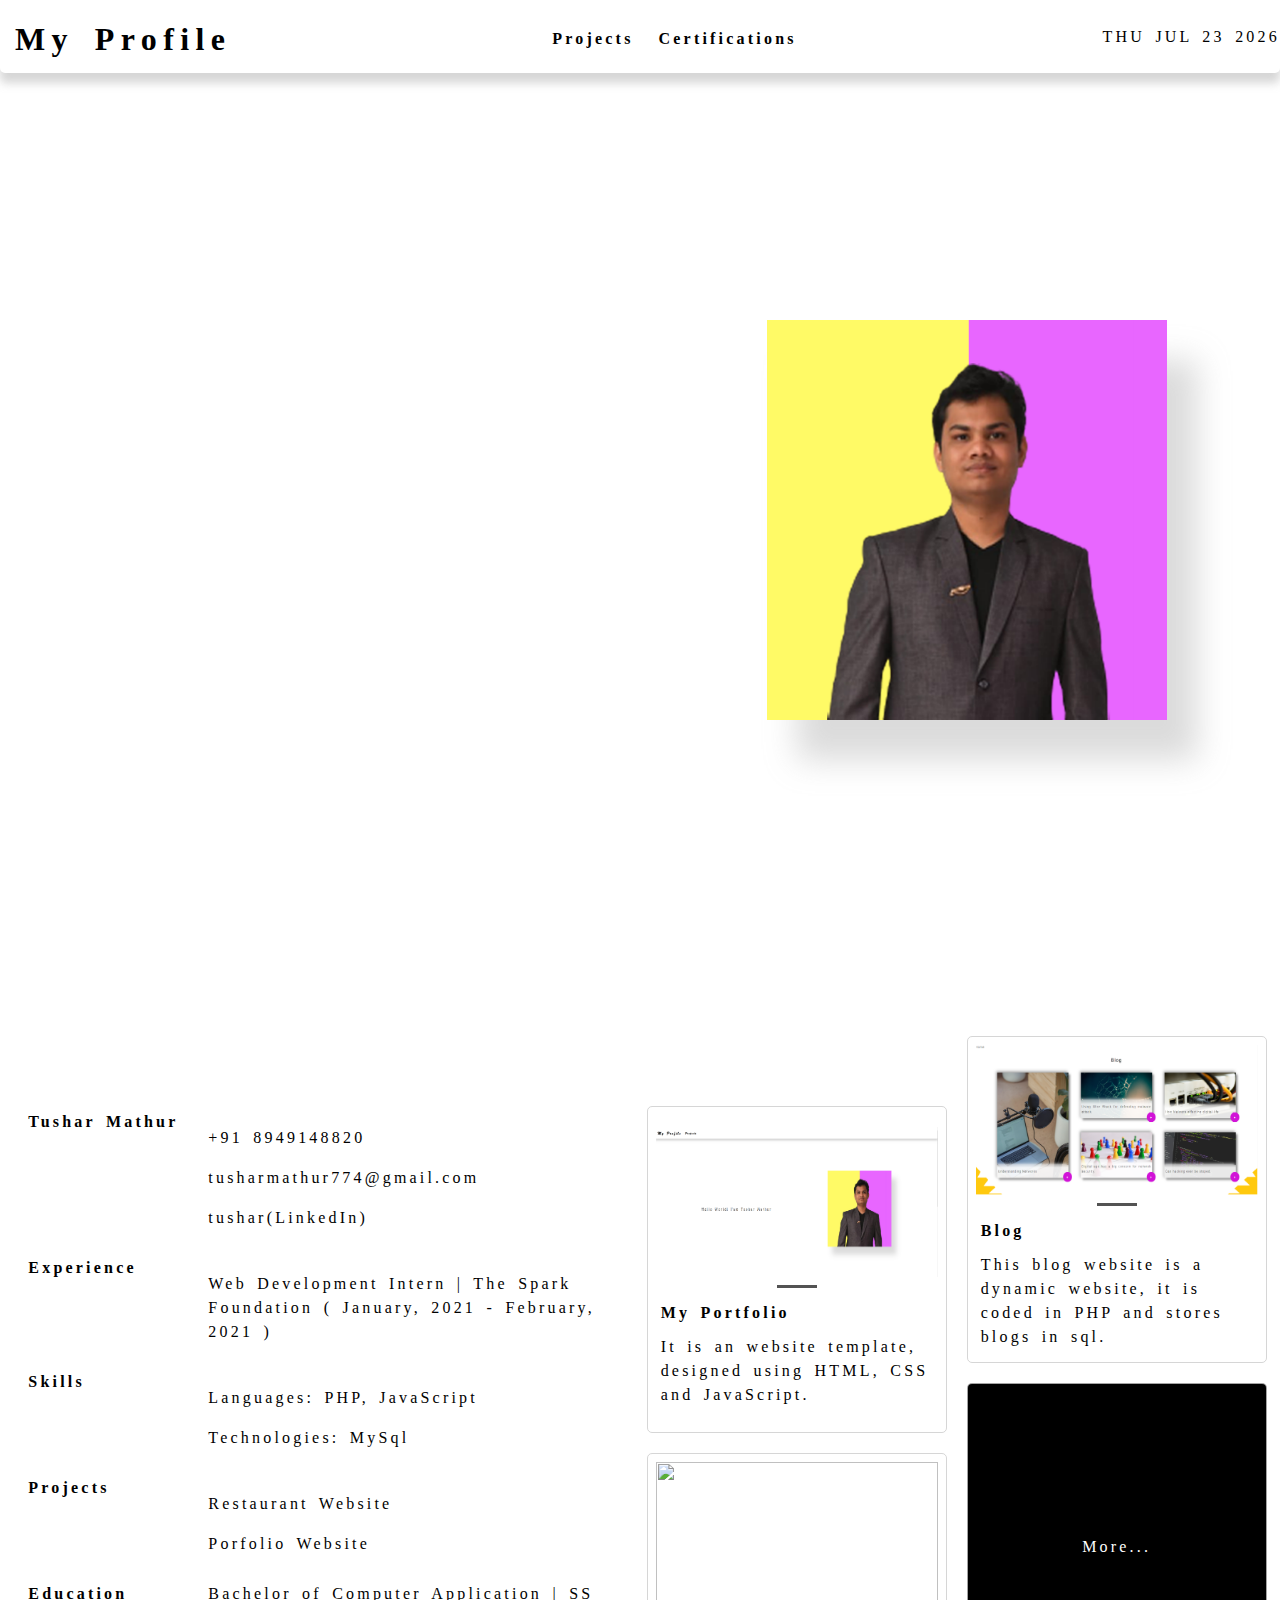
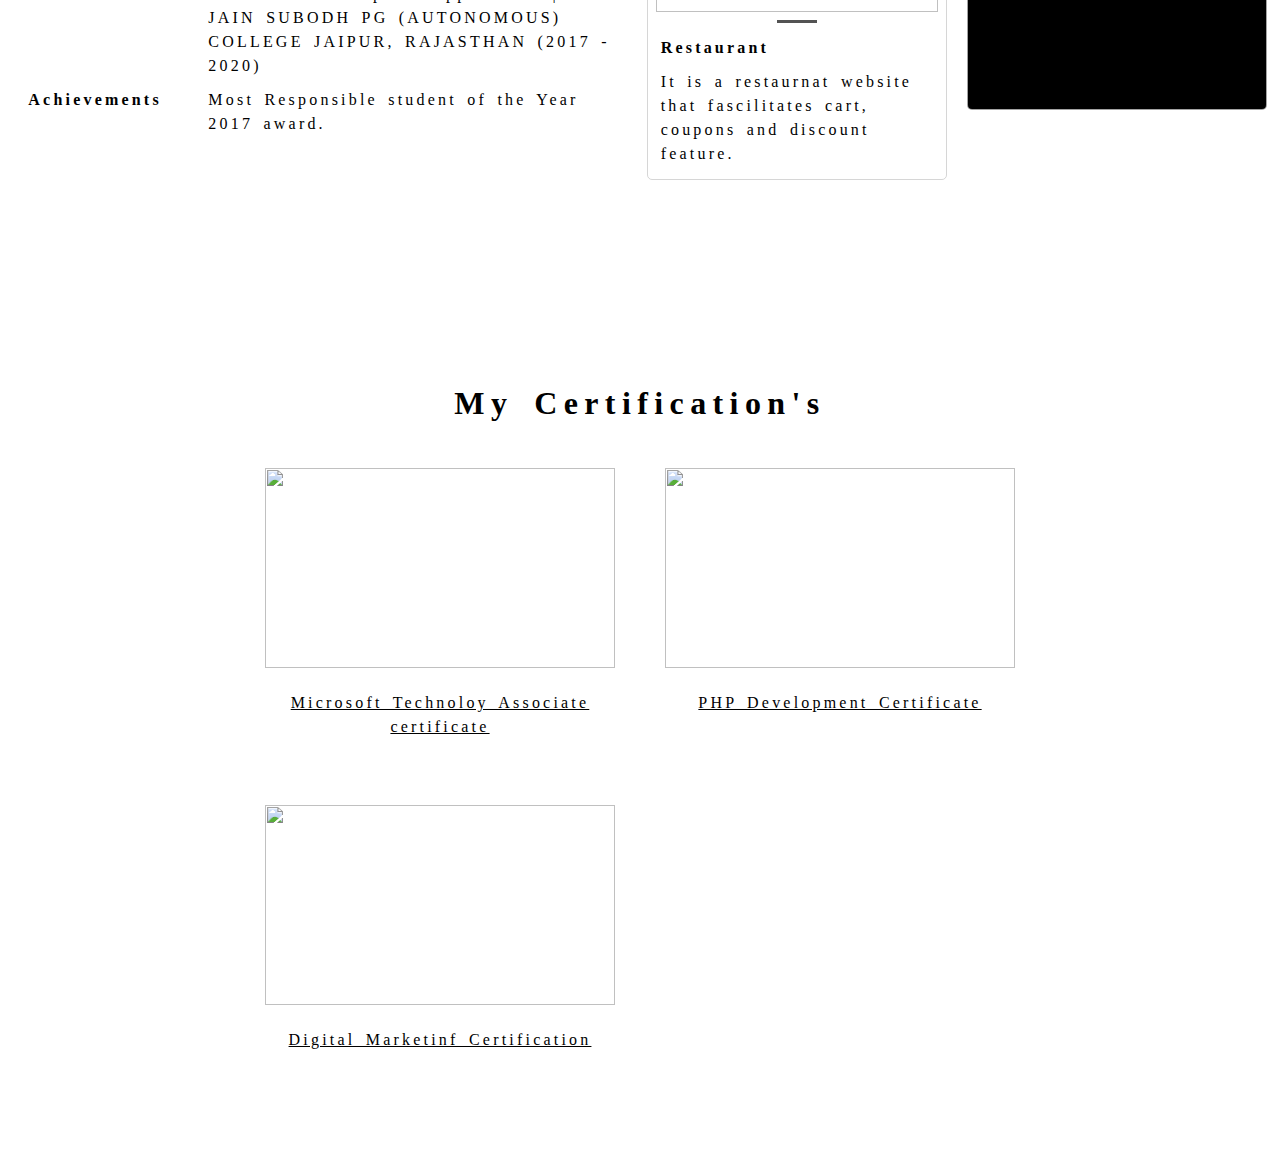
==== portfolio/index.html @ 299c391e "My portfoilio" ====
<!DOCTYPE html>
<html lang="en">
<head>
    <meta charset="UTF-8">
    <meta http-equiv="X-UA-Compatible" content="IE=edge">
    
<meta name="keywords" content="HTML, CSS, JavaScript">

<meta name="Tushar Mathur Portfolio" content="Free Web tutorials for HTML and CSS">

<meta name="Tushar" content="tushar">

    <meta name="viewport" content="width=device-width, initial-scale=1.0">
    <title>Tushar Mathur - Portfolio</title>
    <link rel="stylesheet" href="style.css">
</head>
<body>
    <!-- ========NAVIGATION BAR========= -->
    <nav id="navbar">
        <!-- NAV LINKS -->
        <a href="#"><h1>My Profile</h1></a>
        <div id="navLink">    
            <a href="#section-2"><h4>Projects</h4></a>
            <a href="#section-3"><h4>Certifications</h4></a>
        </div>

        <!-- ==========DATE========== -->
        <div id="date"> </div>
    </nav>
    <!-- ===============NAVIGATOION BAR END============== -->




    <!-- ========== INTRODUCTION SECTION ============== -->
    <section id="section-1">

        <!-- TEXT ANIMATION BOX -->
        <div id="txtslide">
            <div class="txtbox">Hello World! I'am Tushar Mathur</div>
            <div class="txtbox">I am a web developer who possess a good knowledge of technologies like HTML, CSS, JavaScript and PHP.</div>
            <div class="txtbox">
                <h3>My Skills</h3>
                <ul>
                    <li>Technologies: HTML, CSS, MySql</li>
                    <li>Languages: JavaScript, Php</li>
                </ul>
            </div>
        </div>


        <!-- PROFILE IMAGE -->
        <div id="imgBox">
            <img id="profileImg" src="image/prf1.png" alt="">
        </div>

    </section>
    <!-- =================INTRODUCTION SECTION END==============-->



    <!-- =================RESUME AND PROJECT SECTION================= -->
    <section id="section-2">

        <!-- RESUME BOX -->
        <div id="resume">
            <table>
                <tr>
                    <th>Tushar Mathur</th>
                    <td>
                        <p>+91 8949148820</p>
                        <p>tusharmathur774@gmail.com</p>
                        <a href="#"><p>tushar(LinkedIn)</p></a>
                    </td>
                </tr>

                <tr>
                    <th>Experience</th>
                    <td>                        
                        <p>Web Development Intern | The Spark Foundation <span>( January, 2021 - February, 2021 ) </span></p>
                    </td>
                </tr>

                <tr>
                    <th>Skills</th>
                    <td>                        
                        <p>Languages: PHP, JavaScript</p>
                        <p>Technologies: MySql</p>
                    </td>
                </tr>

                <tr>
                    <th>Projects</th>
                    <td>                        
                        <p>Restaurant Website</p>
                        <p>Porfolio Website</p>
                    </td>
                </tr>

                <tr>
                    <th> Education </th>
                    <td>Bachelor of Computer Application | SS JAIN SUBODH PG (AUTONOMOUS) COLLEGE JAIPUR, RAJASTHAN (2017 - 2020)</td>
                </tr>

                <tr>
                    <th>Achievements</th>
                    <td>Most Responsible student of the Year 2017 award.</td>
                </tr>

            </table>
        </div>

        <!-- PROJECT BOX -->
        <div id="projects">

        <a  href="#">
            <div class="projectbox">
                <img src="image/portfolio_project.png" alt="">
                <hr>
                <h4>My Portfolio</h4>
                <p>It is an website template, designed using HTML, CSS and JavaScript.</p>
            </div>
        </a>

        <a href="#">
            <div class="projectbox tranpro1">
                <img src="image/blog_project.png" alt="">
                <hr>
                <h4>Blog</h4>
                <p>This blog website is a dynamic website, it is coded in PHP and stores blogs in sql.</p>
            </div>
        </a>

        <a href="#">
            <div class="projectbox" >
                <img src="image/restro_project.png" alt="">
                <hr>
                <h4>Restaurant</h4>
                <p>It is a restaurnat website that fascilitates cart, coupons and discount feature.</p>
            </div>
        </a>

        
        <a href="#">
            <div class="projectbox tranpro2">
                More...
            </div>
        </a>
        </div>
        
    </section>
    <!-- =================RESUME AND PROJECT SECTION END================= -->


    <!-- ================CERTIFICATION SECTION ================== -->
    <section id="section-3">
        <h1>My Certification's</h1>
        <div id="certiBox">
            <div class="certimg">
                <img src="image/mta.png" alt="">
                <p>Microsoft Technoloy Associate certificate</p>
            </div>
            <div class="certimg">
                <img src="image/php.png" alt="">
                <p>PHP Development Certificate</p>
            </div>
            <div class="certimg">
                <img src="image/gdg.png" alt="">
                <p>Digital Marketinf Certification</p>
            </div>
        </div>
    </section>
    <!-- ================CERTIFICATION SECTION END================== -->



    <script>
// TEXT ANIMATION(SLIDE)
        var txtslide = document.querySelectorAll(".txtbox");
        var x = 0;

        function slide() {  

            for (var i = 0; i < txtslide.length; i++) {
                txtslide[i].style.display = "none";
            } 

            if(x<txtslide.length && x>-1){
            txtslide[x].style.display = "block"; 
            console.log(x++);
            } else {
                txtslide[0].style.display = "block";
                x=0;
            }
        }

        setInterval(slide, 2000);


        // DISPLAY DATE
        const d = new Date();
        document.querySelector("#date").innerHTML = d.toDateString().toUpperCase();
    </script>


</body>
</html>
---- portfolio/style.css ----
::-webkit-scrollbar{
    width: 10px;
}

::-webkit-scrollbar-track{
    background: #f1f1f1;
}

::-webkit-scrollbar-thumb{
    background: #888;
}

::-webkit-scrollbar-thumb:hover{
    background: #555;
}

*{
    scrollbar-width: thin;
    box-sizing: border-box;
    scroll-behavior: smooth;
    line-height: 1.5em;
    letter-spacing: 0.2em;
    word-spacing: 0.2em;            
}

body{
    padding: 0;
    margin: 0;
    font-family: Harrington;

}

#navbar{
    font-family: Brush Script MT;
    position: fixed;
    display: flex;
    justify-content: space-between;
    align-items: center;
    background: #fff;
    width: 100%;
    box-shadow: 0px 10px 10px rgba(204, 204, 204, 0.8);
    border-bottom-left-radius: 5px;
    border-bottom-right-radius: 5px;
    z-index: 10;
    position: relative;
}

#navLink{
    display: flex;
    justify-content: center;
    align-items: center;
}

a{
    text-decoration: none;
    color: #000;;
}

#navbar h1, #navbar h4{
    padding: 15px 10px 10px 15px;
    margin: 0px;
}

#navbar h4:hover{
    background: #000;
    color: #fff;
}

/* section 1 (Introduction) */
#section-1{
    display: flex;
    justify-content: space-evenly;
    align-items: center;
    width: 100%;
    height: 100vh;
}

#profileImg{
    width: 400px;
    height: 400px;
    box-shadow: 30px 40px 30px rgba(204, 204, 204, 0.7);
}

#txtslide{
    margin: 20px;
    padding: 10px;
    width: 500px;
    font-size: 1.3rem;
}

.txtbox {
    display: none;
    width: 100%;
}
/* section 1 (Introduction) END*/


/* Section 2 (Resume and Project)  */
#section-2{
    width: 100%;
    height: 100vh;
    display: flex;
    flex-direction: row;
    justify-content: space-evenly;
    align-items: center;
}

#resume{
    max-width: 600px;
    margin: 10px;
}

table, tr, th, td{
    padding: 5px;
    text-align: left;
    vertical-align: top;
    border-collapse: collapse;
}

th{
    width: 30%;
}

td{
    width: 70%;
}

#projects{
    display: grid;
    grid-template-columns: auto auto;
    grid-gap: 20px;
    text-align: justify-All;
    margin-top: 40px;
}

.projectbox{
    width: 300px;
    border: 1px solid rgba(204, 204, 204, 0.8);
    padding: 8px;
    display: flex;
    justify-content: center;
    align-items: center;
    flex-direction: column;
    align-self: stretch;
    height: 100%;
    border-radius: 5px;
}

.projectbox:hover{
    box-shadow: 2px 2px 10px rgba(204, 204, 204, 0.8);
    border: none;
    transition: 1s;
}

.projectbox h4, .projectbox p{
    align-self: flex-start;
    margin: 0px;
    padding: 5px;
}

.projectbox img{
    height: 150px;
    width: 100%;
}

.tranpro1{
    transform: translateY(-70px);
}

.tranpro2{
    background: #000; 
    color: #fff;
    transform: translateY(-70px);
}

hr{
    width: 40px;
    height: 3px;
    background: rgb(83, 83, 83);
    border: none;
}
/* Section 2 (Resume and Project) END */


/* section 3 (Certifications) */
#section-3{
    display: flex;
    flex-direction: column;
    justify-content: center;
    align-items: center;
    width: 100%;
    height: 100vh;
}

#certiBox{
    margin: 20px auto;
    display: grid;
    grid-template-columns: auto auto;
    grid-gap: 50px;
    text-align: center;
}

.certimg{
    margin: 0;
    width: 350px;
    text-decoration: underline;
}

.certimg img{
    width: 100%;
    height: 200px;
}
/* section 3 (Certifications) END*/


@media screen and (max-width: 1100px){

    #section-1{
        flex-direction: column;
    }

    #txtslide{
        height: 150px;
    }

    #section-2{
        flex-direction: column;
        height: auto;
    }

    .tranpro1, .tranpro2{
        transform: none;
    }

    #section-3{
        padding-top: 20px;
        height: auto;
    }

    #certiBox{
        display: block;
    }

    .certimg{
        margin-top: 15px;
    }
}
@media screen and (max-width: 600px){
    #navLink{
        overflow: hidden;
        display: block;
        height: 0px;
        position: absolute;
        top: 60px;
        left: 0;
        right: 0;
        background: #fff;
    }

    #navbar:hover #navLink{
       height: 100px;
       transition: 1.5s;
    }

    #projects{
        display: block;
    }

    .projectbox{
        margin-top: 15px;
    }
    
}
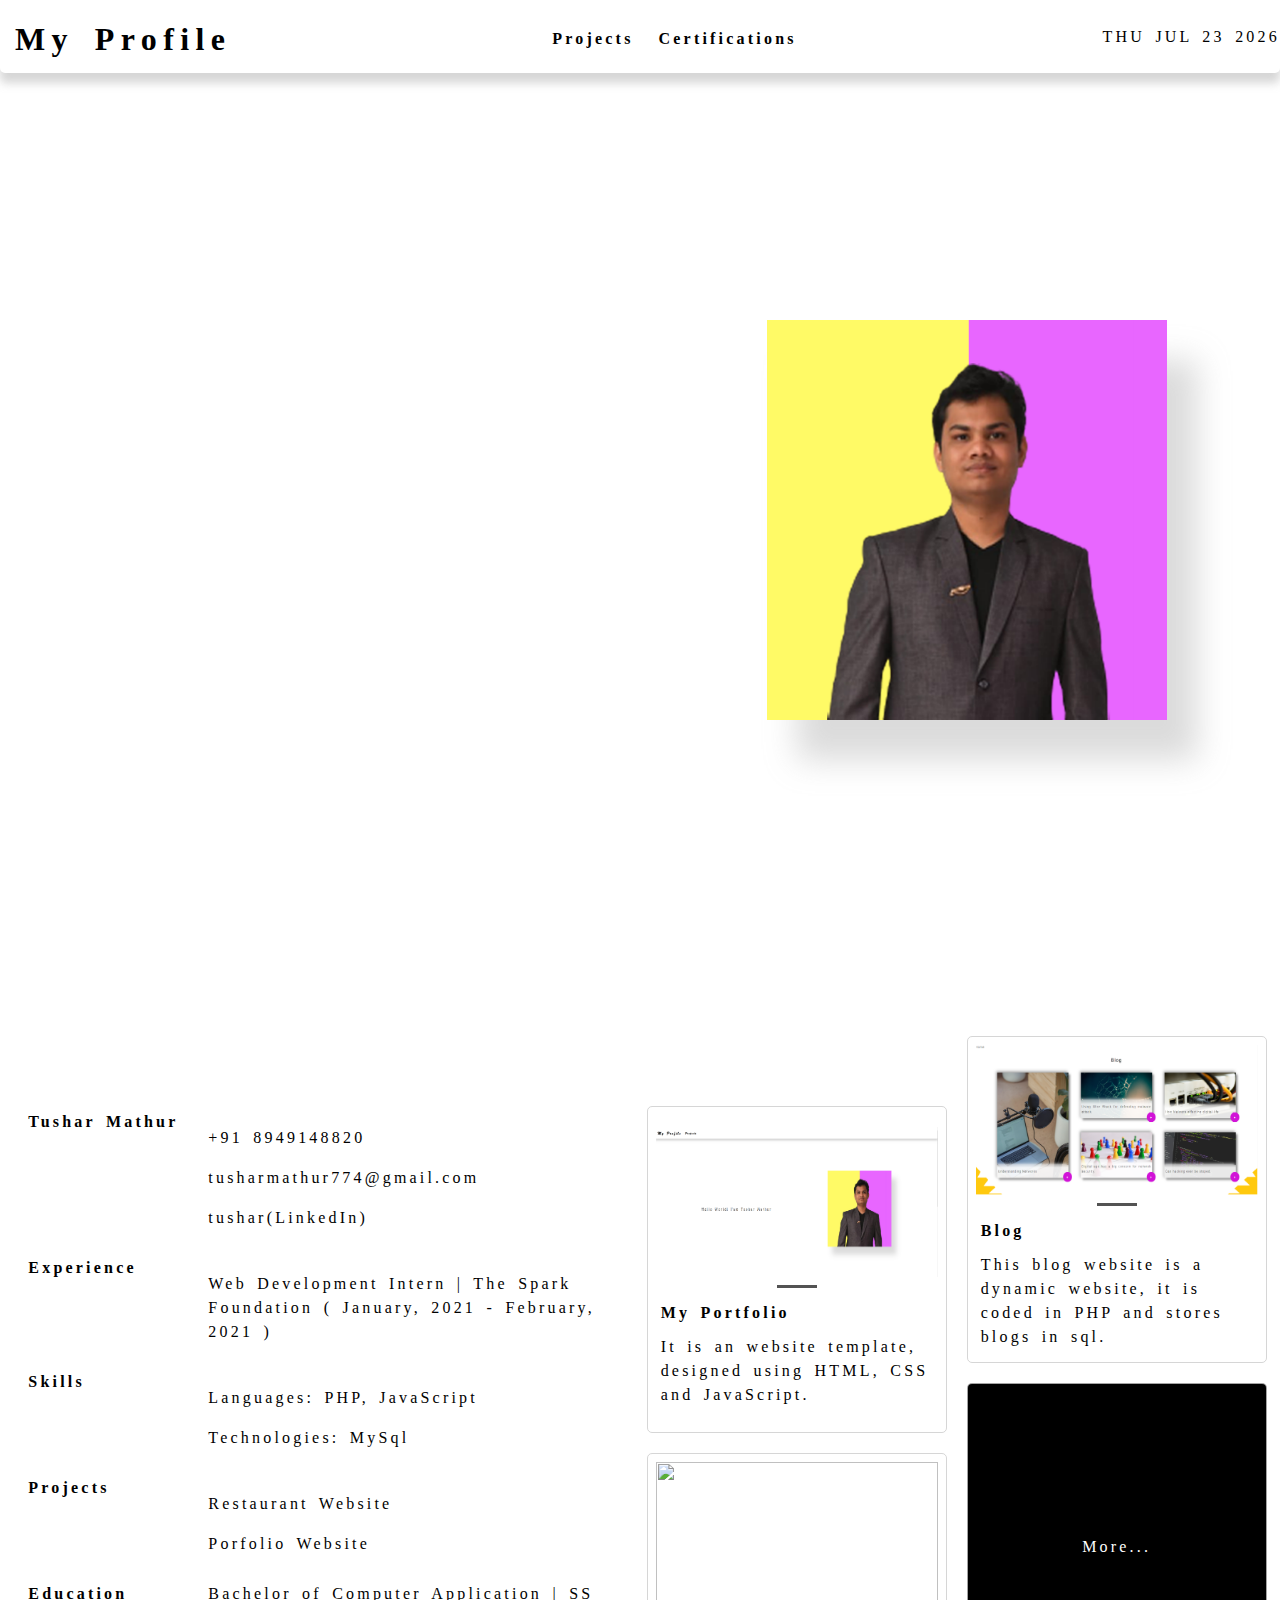
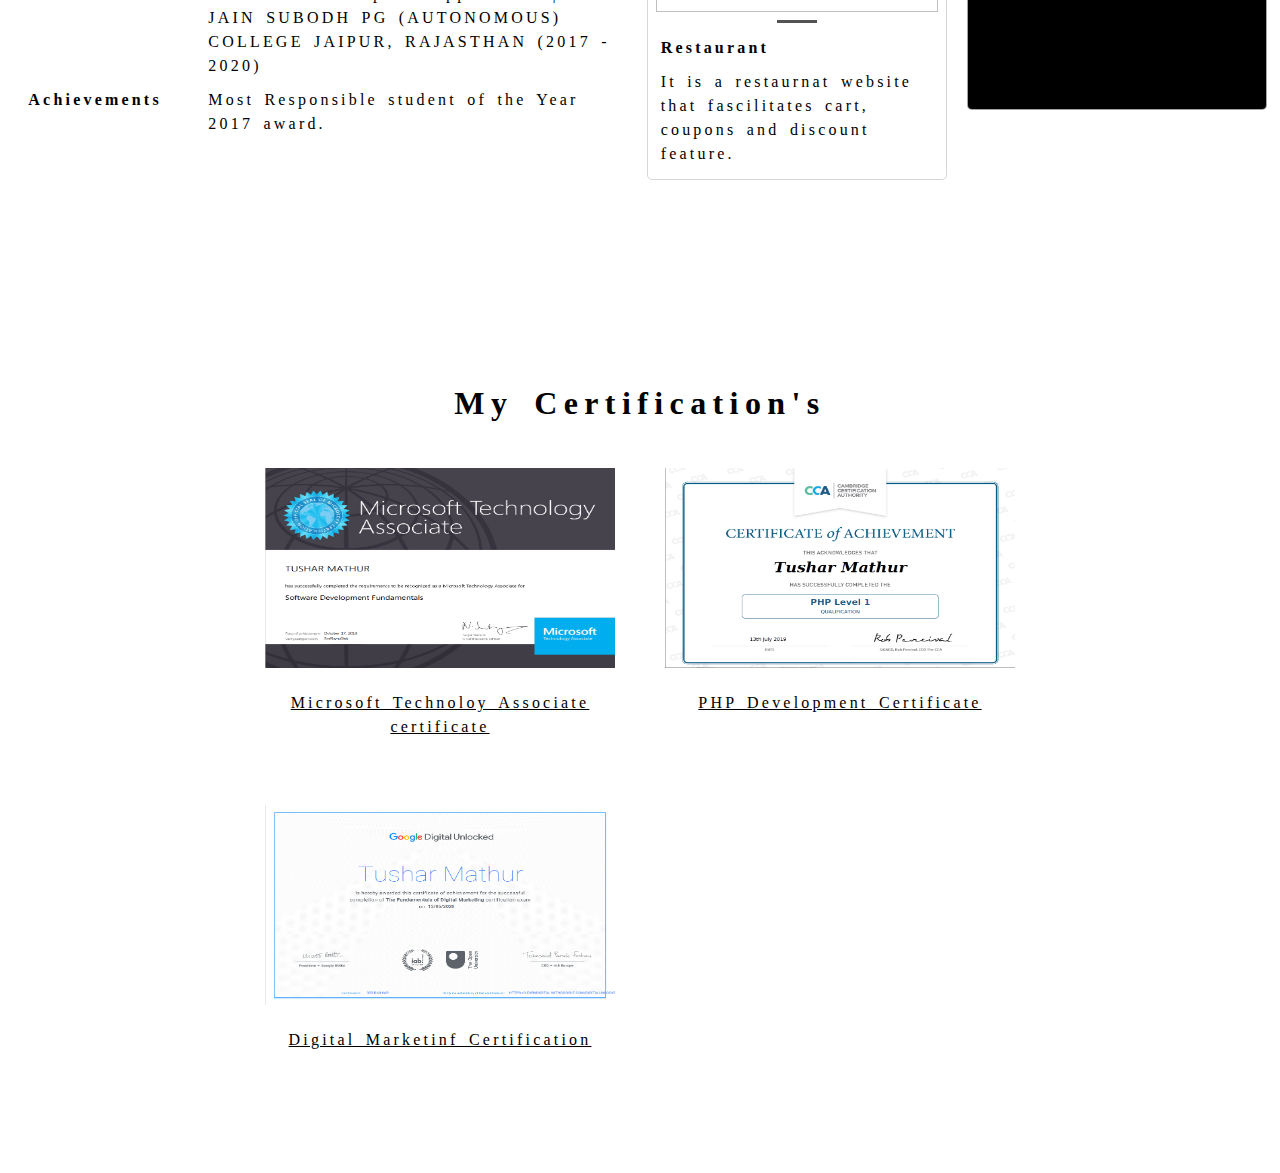
==== commit b8b930f8: "Update index.html" ====
--- a/portfolio/index.html
+++ b/portfolio/index.html
@@ -157,15 +157,15 @@
         <h1>My Certification's</h1>
         <div id="certiBox">
             <div class="certimg">
-                <img src="image/mta.png" alt="">
+                <img src="image/mta.PNG" alt="">
                 <p>Microsoft Technoloy Associate certificate</p>
             </div>
             <div class="certimg">
-                <img src="image/php.png" alt="">
+                <img src="image/php.PNG" alt="">
                 <p>PHP Development Certificate</p>
             </div>
             <div class="certimg">
-                <img src="image/gdg.png" alt="">
+                <img src="image/gdg.PNG" alt="">
                 <p>Digital Marketinf Certification</p>
             </div>
         </div>
@@ -204,4 +204,4 @@
 
 
 </body>
-</html>+</html>
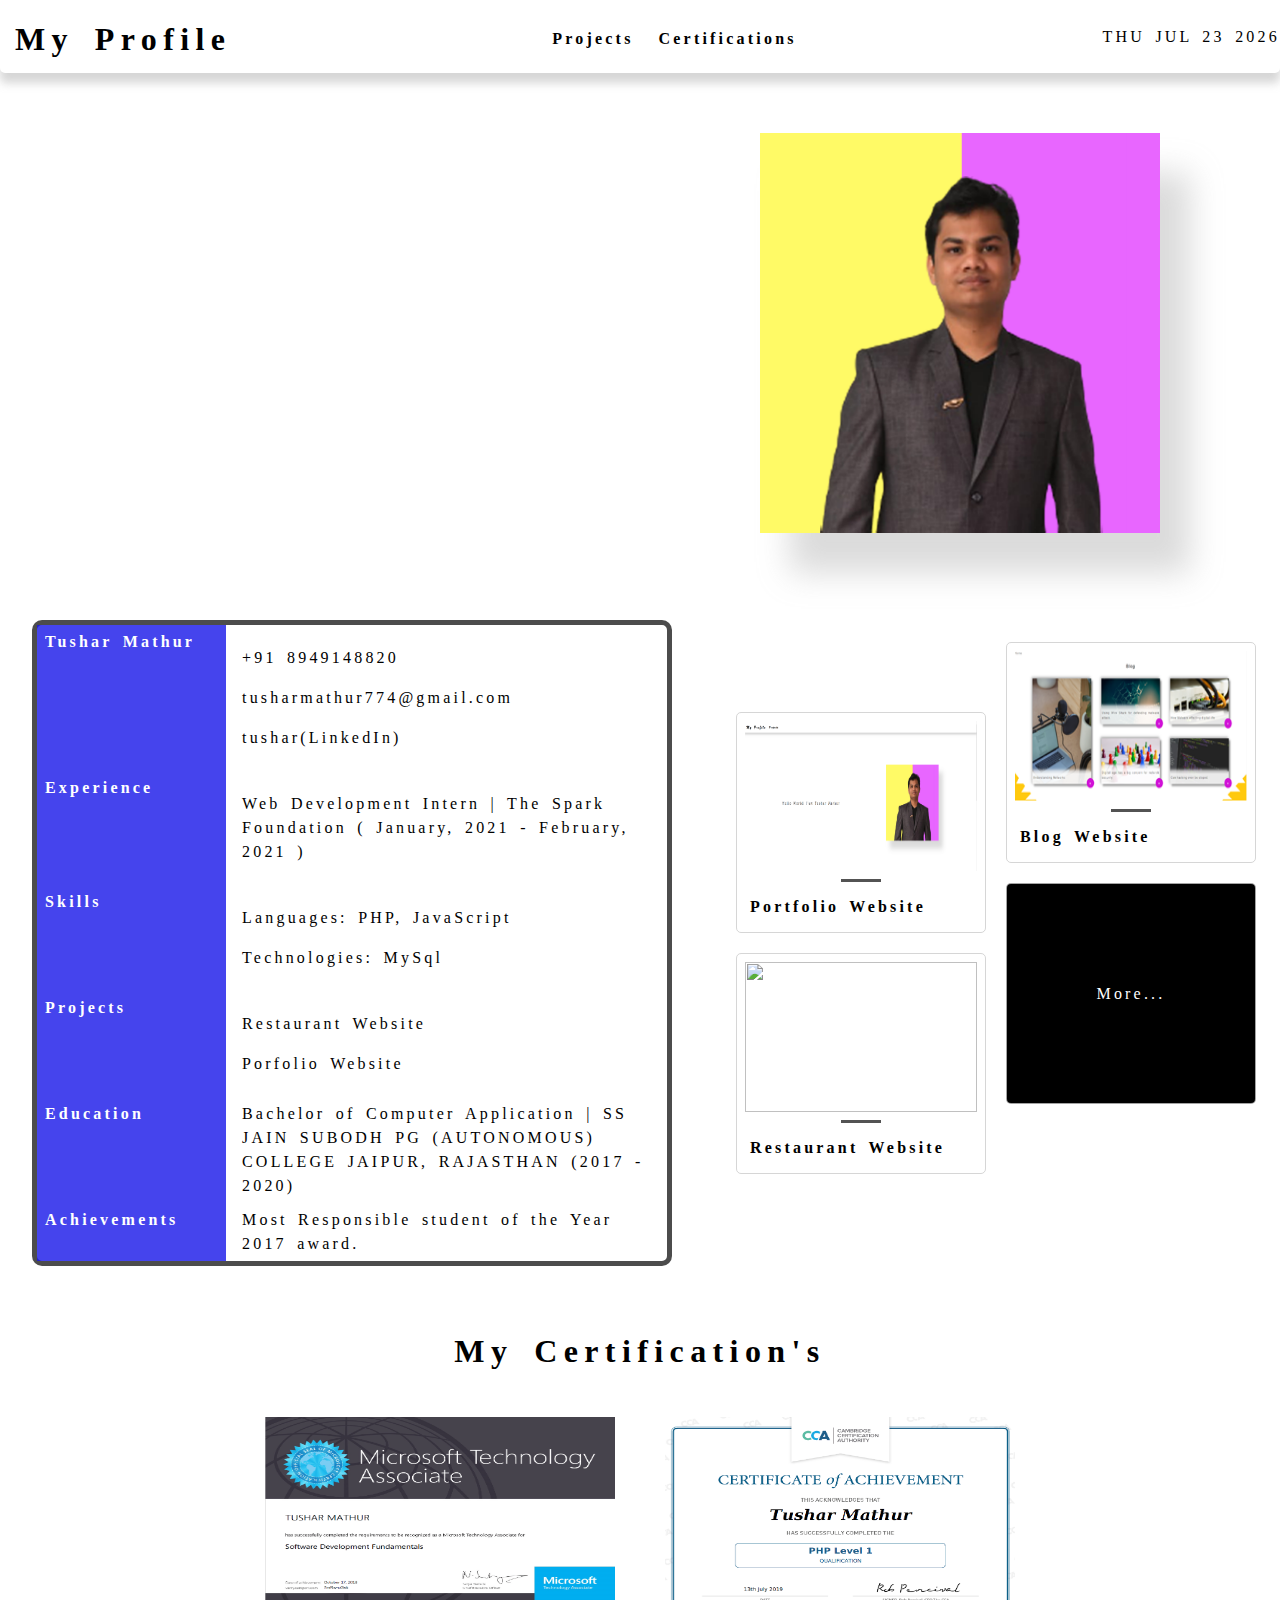
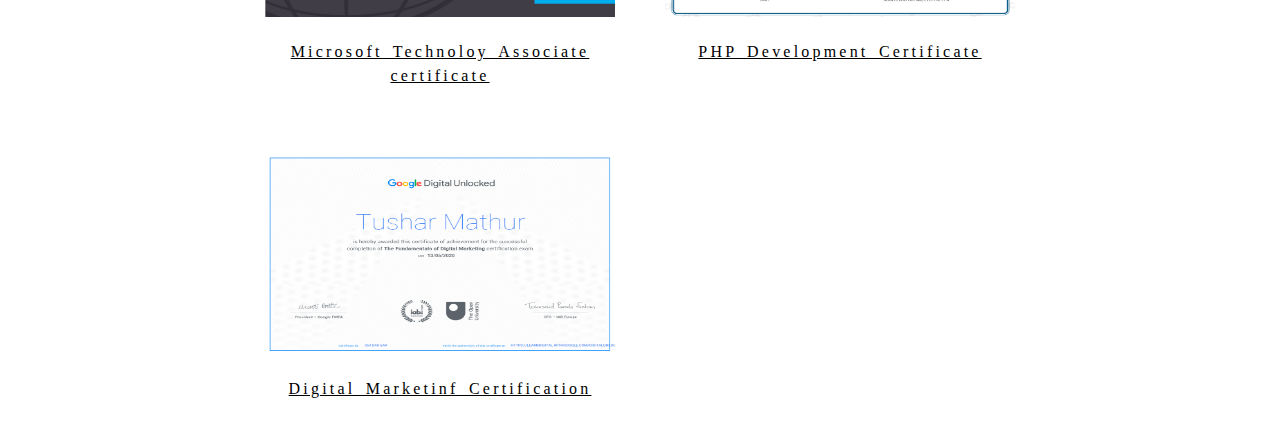
==== commit 71106712: "portfolio" ====
--- a/portfolio/index.html
+++ b/portfolio/index.html
@@ -1,27 +1,35 @@
 <!DOCTYPE html>
 <html lang="en">
+
 <head>
     <meta charset="UTF-8">
     <meta http-equiv="X-UA-Compatible" content="IE=edge">
-    
-<meta name="keywords" content="HTML, CSS, JavaScript">
-
-<meta name="Tushar Mathur Portfolio" content="Free Web tutorials for HTML and CSS">
-
-<meta name="Tushar" content="tushar">
+
+    <meta name="keywords" content="HTML, CSS, JavaScript">
+
+    <meta name="Tushar Mathur Portfolio" content="Free Web tutorials for HTML and CSS">
+
+    <meta name="Tushar" content="tushar">
 
     <meta name="viewport" content="width=device-width, initial-scale=1.0">
     <title>Tushar Mathur - Portfolio</title>
     <link rel="stylesheet" href="style.css">
 </head>
+
 <body>
     <!-- ========NAVIGATION BAR========= -->
     <nav id="navbar">
         <!-- NAV LINKS -->
-        <a href="#"><h1>My Profile</h1></a>
-        <div id="navLink">    
-            <a href="#section-2"><h4>Projects</h4></a>
-            <a href="#section-3"><h4>Certifications</h4></a>
+        <a href="#">
+            <h1>My Profile</h1>
+        </a>
+        <div id="navLink">
+            <a href="#section-2">
+                <h4>Projects</h4>
+            </a>
+            <a href="#section-3">
+                <h4>Certifications</h4>
+            </a>
         </div>
 
         <!-- ==========DATE========== -->
@@ -33,12 +41,13 @@
 
 
     <!-- ========== INTRODUCTION SECTION ============== -->
-    <section id="section-1">
+    <section id="section-1" class="padding">
 
         <!-- TEXT ANIMATION BOX -->
         <div id="txtslide">
             <div class="txtbox">Hello World! I'am Tushar Mathur</div>
-            <div class="txtbox">I am a web developer who possess a good knowledge of technologies like HTML, CSS, JavaScript and PHP.</div>
+            <div class="txtbox">I am a web developer who possess a good knowledge of technologies like HTML, CSS,
+                JavaScript and PHP.</div>
             <div class="txtbox">
                 <h3>My Skills</h3>
                 <ul>
@@ -60,7 +69,7 @@
 
 
     <!-- =================RESUME AND PROJECT SECTION================= -->
-    <section id="section-2">
+    <section id="section-2" class="padding">
 
         <!-- RESUME BOX -->
         <div id="resume">
@@ -70,20 +79,23 @@
                     <td>
                         <p>+91 8949148820</p>
                         <p>tusharmathur774@gmail.com</p>
-                        <a href="#"><p>tushar(LinkedIn)</p></a>
+                        <a href="#">
+                            <p>tushar(LinkedIn)</p>
+                        </a>
                     </td>
                 </tr>
 
                 <tr>
                     <th>Experience</th>
-                    <td>                        
-                        <p>Web Development Intern | The Spark Foundation <span>( January, 2021 - February, 2021 ) </span></p>
+                    <td>
+                        <p>Web Development Intern | The Spark Foundation <span>( January, 2021 - February, 2021 )
+                            </span></p>
                     </td>
                 </tr>
 
                 <tr>
                     <th>Skills</th>
-                    <td>                        
+                    <td>
                         <p>Languages: PHP, JavaScript</p>
                         <p>Technologies: MySql</p>
                     </td>
@@ -91,7 +103,7 @@
 
                 <tr>
                     <th>Projects</th>
-                    <td>                        
+                    <td>
                         <p>Restaurant Website</p>
                         <p>Porfolio Website</p>
                     </td>
@@ -99,7 +111,8 @@
 
                 <tr>
                     <th> Education </th>
-                    <td>Bachelor of Computer Application | SS JAIN SUBODH PG (AUTONOMOUS) COLLEGE JAIPUR, RAJASTHAN (2017 - 2020)</td>
+                    <td>Bachelor of Computer Application | SS JAIN SUBODH PG (AUTONOMOUS) COLLEGE JAIPUR, RAJASTHAN
+                        (2017 - 2020)</td>
                 </tr>
 
                 <tr>
@@ -113,41 +126,38 @@
         <!-- PROJECT BOX -->
         <div id="projects">
 
-        <a  href="#">
-            <div class="projectbox">
-                <img src="image/portfolio_project.png" alt="">
-                <hr>
-                <h4>My Portfolio</h4>
-                <p>It is an website template, designed using HTML, CSS and JavaScript.</p>
-            </div>
-        </a>
-
-        <a href="#">
-            <div class="projectbox tranpro1">
-                <img src="image/blog_project.png" alt="">
-                <hr>
-                <h4>Blog</h4>
-                <p>This blog website is a dynamic website, it is coded in PHP and stores blogs in sql.</p>
-            </div>
-        </a>
-
-        <a href="#">
-            <div class="projectbox" >
-                <img src="image/restro_project.png" alt="">
-                <hr>
-                <h4>Restaurant</h4>
-                <p>It is a restaurnat website that fascilitates cart, coupons and discount feature.</p>
-            </div>
-        </a>
-
-        
-        <a href="#">
-            <div class="projectbox tranpro2">
-                More...
-            </div>
-        </a>
-        </div>
-        
+            <a href="#">
+                <div class="projectbox">
+                    <img src="image/portfolio_project.png" alt="">
+                    <hr>
+                    <h4>Portfolio Website</h4>
+                </div>
+            </a>
+
+            <a href="#">
+                <div class="projectbox tranpro1">
+                    <img src="image/blog_project.png" alt="">
+                    <hr>
+                    <h4>Blog Website</h4>
+                </div>
+            </a>
+
+            <a href="#">
+                <div class="projectbox">
+                    <img src="image/restro_project.png" alt="">
+                    <hr>
+                    <h4>Restaurant Website</h4>
+                </div>
+            </a>
+
+
+            <a href="#">
+                <div class="projectbox tranpro2">
+                    More...
+                </div>
+            </a>
+        </div>
+
     </section>
     <!-- =================RESUME AND PROJECT SECTION END================= -->
 
@@ -157,15 +167,15 @@
         <h1>My Certification's</h1>
         <div id="certiBox">
             <div class="certimg">
-                <img src="image/mta.PNG" alt="">
+                <img src="image/mta1.png" alt="">
                 <p>Microsoft Technoloy Associate certificate</p>
             </div>
             <div class="certimg">
-                <img src="image/php.PNG" alt="">
+                <img src="image/php1.png" alt="">
                 <p>PHP Development Certificate</p>
             </div>
             <div class="certimg">
-                <img src="image/gdg.PNG" alt="">
+                <img src="image/gdg1.png" alt="">
                 <p>Digital Marketinf Certification</p>
             </div>
         </div>
@@ -175,22 +185,22 @@
 
 
     <script>
-// TEXT ANIMATION(SLIDE)
+        // TEXT ANIMATION(SLIDE)
         var txtslide = document.querySelectorAll(".txtbox");
         var x = 0;
 
-        function slide() {  
+        function slide() {
 
             for (var i = 0; i < txtslide.length; i++) {
                 txtslide[i].style.display = "none";
-            } 
-
-            if(x<txtslide.length && x>-1){
-            txtslide[x].style.display = "block"; 
-            console.log(x++);
+            }
+
+            if (x < txtslide.length && x > -1) {
+                txtslide[x].style.display = "block";
+                console.log(x++);
             } else {
                 txtslide[0].style.display = "block";
-                x=0;
+                x = 0;
             }
         }
 
@@ -204,4 +214,5 @@
 
 
 </body>
-</html>
+
+</html>--- a/portfolio/style.css
+++ b/portfolio/style.css
@@ -27,7 +27,6 @@
     padding: 0;
     margin: 0;
     font-family: Harrington;
-
 }
 
 #navbar{
@@ -66,26 +65,36 @@
     color: #fff;
 }
 
+.padding{
+    padding-top: 40px;
+    padding-bottom: 40px;
+}
+
 /* section 1 (Introduction) */
 #section-1{
     display: flex;
-    justify-content: space-evenly;
-    align-items: center;
-    width: 100%;
-    height: 100vh;
+    justify-content: space-around;
+    align-items: center;
+    height: auto;
+    text-align: center;
+    margin: 0 auto;
+}
+
+
+#imgBox{
+width: 50%;
+margin-top: 20px;
 }
 
 #profileImg{
+    height: 400px;
     width: 400px;
-    height: 400px;
     box-shadow: 30px 40px 30px rgba(204, 204, 204, 0.7);
 }
 
 #txtslide{
-    margin: 20px;
     padding: 10px;
-    width: 500px;
-    font-size: 1.3rem;
+    width: 50%;
 }
 
 .txtbox {
@@ -97,17 +106,20 @@
 
 /* Section 2 (Resume and Project)  */
 #section-2{
-    width: 100%;
-    height: 100vh;
-    display: flex;
-    flex-direction: row;
-    justify-content: space-evenly;
+    display: flex;
+    justify-content: space-around;
     align-items: center;
 }
 
 #resume{
-    max-width: 600px;
-    margin: 10px;
+    width: 50%;
+    border: 5px solid rgba(0, 0, 0, 0.7);
+    border-radius: 10px;
+}
+
+table{
+    border-spacing: 0;
+    overflow: auto;
 }
 
 table, tr, th, td{
@@ -119,10 +131,14 @@
 
 th{
     width: 30%;
+    background: rgba(23, 21, 233, 0.8);
+    color: #fff;
+    padding-left: 0.5em;
 }
 
 td{
     width: 70%;
+    padding-left: 1em;
 }
 
 #projects{
@@ -130,11 +146,11 @@
     grid-template-columns: auto auto;
     grid-gap: 20px;
     text-align: justify-All;
-    margin-top: 40px;
+    width: 40%;
 }
 
 .projectbox{
-    width: 300px;
+    width: 250px;
     border: 1px solid rgba(204, 204, 204, 0.8);
     padding: 8px;
     display: flex;
@@ -188,8 +204,8 @@
     flex-direction: column;
     justify-content: center;
     align-items: center;
-    width: 100%;
-    height: 100vh;
+    height: auto;
+    
 }
 
 #certiBox{
@@ -262,6 +278,10 @@
        transition: 1.5s;
     }
 
+    #imgBox{
+        width: 100%;
+    }
+
     #projects{
         display: block;
     }
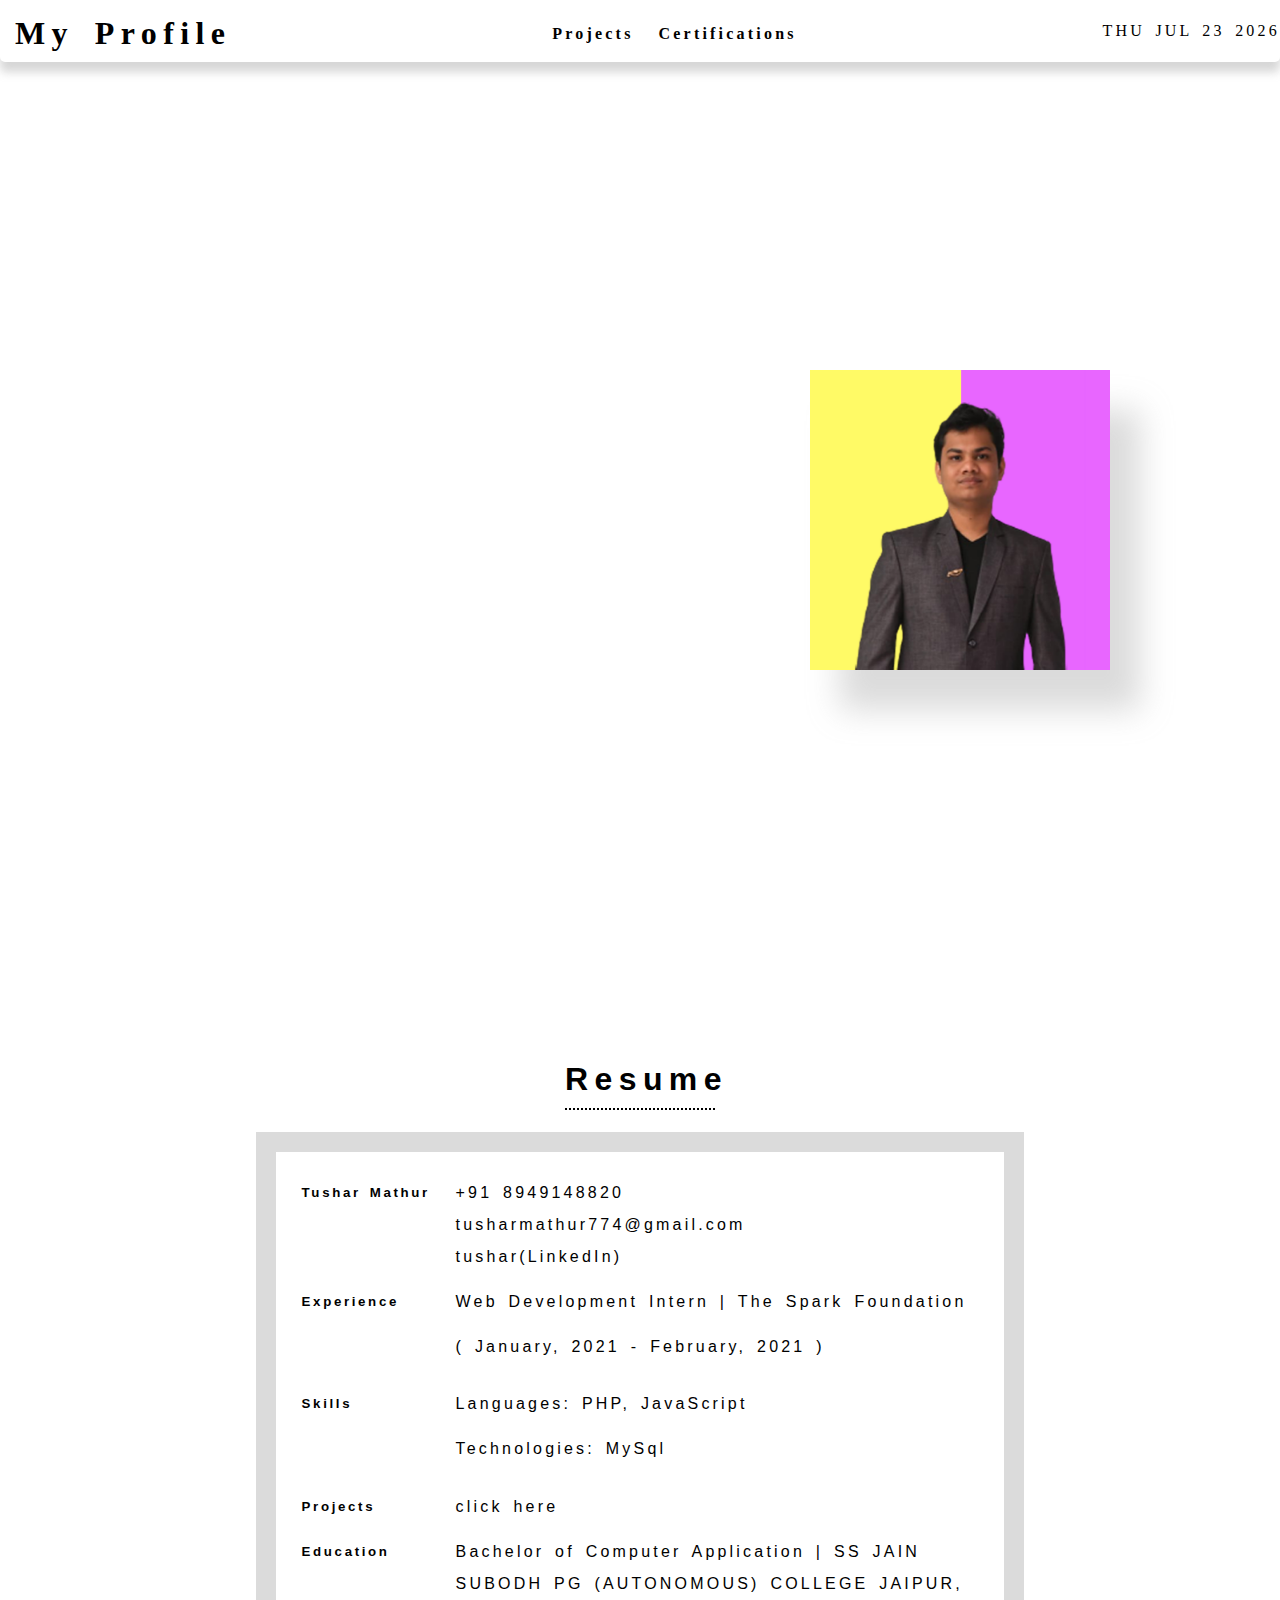
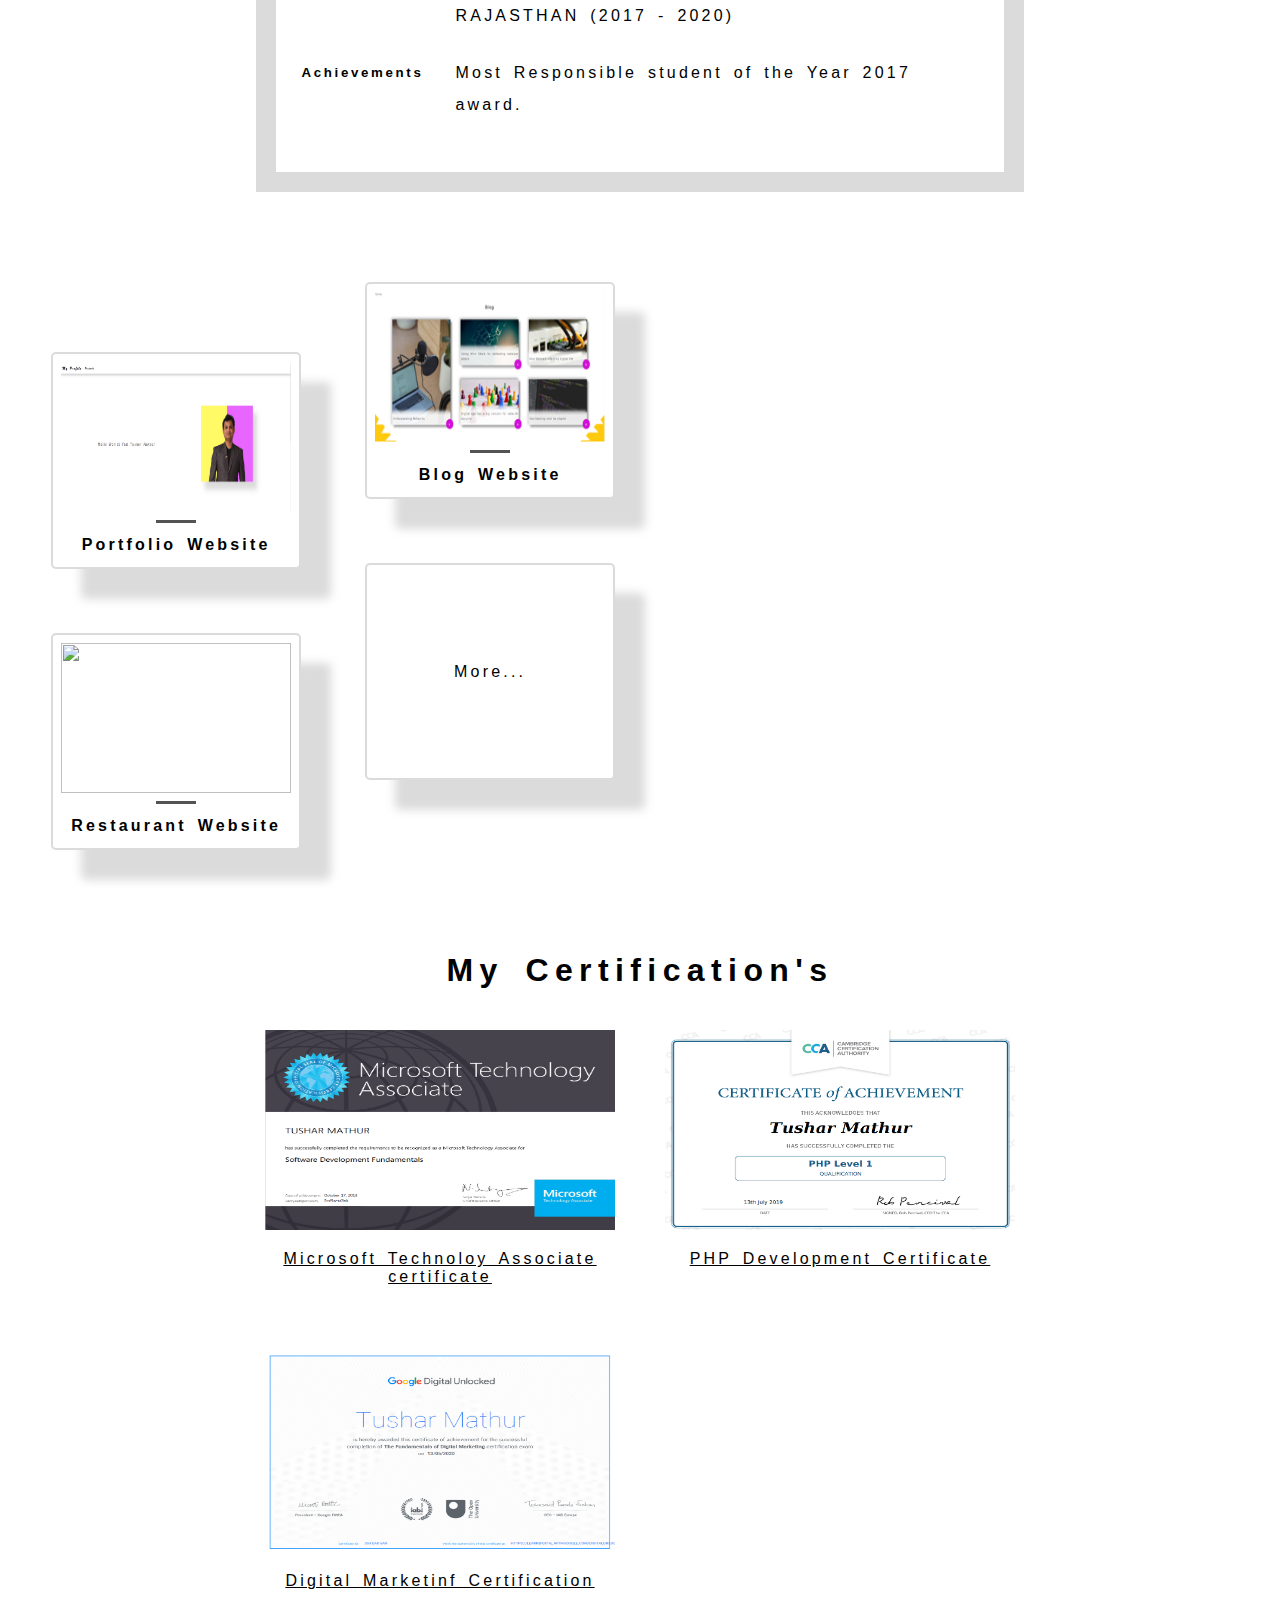
==== commit 9f43c8f4: "my portfolio" ====
--- a/portfolio/index.html
+++ b/portfolio/index.html
@@ -67,13 +67,54 @@
     <!-- =================INTRODUCTION SECTION END==============-->
 
 
+    <section id="section-2" class="padding">
+        <h1>Resume</h1>
+        <div id="resumeBox">
+
+            <h5>Tushar Mathur</h5>
+            <div>
+                <li>+91 8949148820</li>
+                <li>tusharmathur774@gmail.com</li>
+                <li><a href="#">tushar(LinkedIn)</a></li>
+            </div>
+
+            <h5>Experience</h5>
+            <div>
+                <p>Web Development Intern | The Spark Foundation</p>
+                <p>( January, 2021 - February, 2021 )</p>
+            </div>
+
+            <h5>Skills</h5>
+            <div>
+                <p>Languages: PHP, JavaScript</p>
+                <p>Technologies: MySql</p>
+            </div>
+
+            <h5>Projects</h5>
+            <div>
+                <a href="#section-3">click here</a>
+            </div>
+
+            <h5>Education</h5>
+            <div>
+                <p>Bachelor of Computer Application | SS JAIN SUBODH PG (AUTONOMOUS) COLLEGE JAIPUR, RAJASTHAN
+                    (2017 - 2020)</p>
+            </div>
+
+            <h5>Achievements</h5>
+            <div>
+                <p>Most Responsible student of the Year 2017 award.</p>
+            </div>
+
+        </div>
+    </section>
+
 
     <!-- =================RESUME AND PROJECT SECTION================= -->
-    <section id="section-2" class="padding">
+    <section id="section-3" class="padding">
 
         <!-- RESUME BOX -->
-        <div id="resume">
-            <table>
+        <!-- <table>
                 <tr>
                     <th>Tushar Mathur</th>
                     <td>
@@ -120,8 +161,7 @@
                     <td>Most Responsible student of the Year 2017 award.</td>
                 </tr>
 
-            </table>
-        </div>
+            </table> -->
 
         <!-- PROJECT BOX -->
         <div id="projects">
@@ -163,7 +203,7 @@
 
 
     <!-- ================CERTIFICATION SECTION ================== -->
-    <section id="section-3">
+    <section id="section-4">
         <h1>My Certification's</h1>
         <div id="certiBox">
             <div class="certimg">
--- a/portfolio/style.css
+++ b/portfolio/style.css
@@ -18,7 +18,6 @@
     scrollbar-width: thin;
     box-sizing: border-box;
     scroll-behavior: smooth;
-    line-height: 1.5em;
     letter-spacing: 0.2em;
     word-spacing: 0.2em;            
 }
@@ -26,7 +25,7 @@
 body{
     padding: 0;
     margin: 0;
-    font-family: Harrington;
+    font-family: Arial, Helvetica, sans-serif;
 }
 
 #navbar{
@@ -36,7 +35,6 @@
     justify-content: space-between;
     align-items: center;
     background: #fff;
-    width: 100%;
     box-shadow: 0px 10px 10px rgba(204, 204, 204, 0.8);
     border-bottom-left-radius: 5px;
     border-bottom-right-radius: 5px;
@@ -66,8 +64,8 @@
 }
 
 .padding{
-    padding-top: 40px;
-    padding-bottom: 40px;
+    padding-top: 80px;
+    padding-bottom: 80px;
 }
 
 /* section 1 (Introduction) */
@@ -75,7 +73,7 @@
     display: flex;
     justify-content: space-around;
     align-items: center;
-    height: auto;
+    height: 100vh;
     text-align: center;
     margin: 0 auto;
 }
@@ -87,8 +85,8 @@
 }
 
 #profileImg{
-    height: 400px;
-    width: 400px;
+    height: 300px;
+    width: 300px;
     box-shadow: 30px 40px 30px rgba(204, 204, 204, 0.7);
 }
 
@@ -97,6 +95,9 @@
     width: 50%;
 }
 
+#txtslide ul{
+list-style-type: none;
+}
 .txtbox {
     display: none;
     width: 100%;
@@ -104,72 +105,96 @@
 /* section 1 (Introduction) END*/
 
 
-/* Section 2 (Resume and Project)  */
+/* Section 2 (Resume and Project)*/
 #section-2{
-    display: flex;
-    justify-content: space-around;
-    align-items: center;
-}
-
-#resume{
+    display: flex;    
+    justify-content: center;
+    align-items: center;
+    flex-direction: column;
+    line-height: 2em;
+}
+
+#section-2 h1{
+    width: 150px;
+    text-align: center;
+    border-bottom: 2px dotted black;
+    padding-bottom: 1vw;
+}
+
+#resumeBox{
+    text-align: justify-All;
+    width: 60%;
+    display: grid;
+    grid-template-columns: auto auto;
+    border: 20px solid rgba(204, 204, 204, 0.7);
+    padding: 2vw;
+}
+
+#resumeBox li{
+list-style-type: none;
+padding: 0;
+margin: 0;
+}
+
+#resumeBox h5{
+    padding-right: 2vw;
+    margin: 0;
+}
+
+#resumeBox div,#resumeBox p{
+margin: 0;
+padding-bottom: 1vw;
+}
+/* Section 2 (Resume and Project) END */
+
+
+/* Section 3 (Resume and Project)  */
+#section-3{
+    display: flex;
+    justify-content: flex-start;
+    align-items: center;
+    background: url(image/books.png) no-repeat;
+    background-position: right;
+    background-size: 40% 60%;
+    background-attachment: fixed;
+}
+
+#section-3 #resume, #section-2 #projects{
     width: 50%;
-    border: 5px solid rgba(0, 0, 0, 0.7);
-    border-radius: 10px;
-}
-
-table{
-    border-spacing: 0;
-    overflow: auto;
-}
-
-table, tr, th, td{
-    padding: 5px;
-    text-align: left;
-    vertical-align: top;
-    border-collapse: collapse;
-}
-
-th{
-    width: 30%;
-    background: rgba(23, 21, 233, 0.8);
-    color: #fff;
-    padding-left: 0.5em;
-}
-
-td{
-    width: 70%;
-    padding-left: 1em;
+    margin: 0 auto;
 }
 
 #projects{
     display: grid;
     grid-template-columns: auto auto;
-    grid-gap: 20px;
+    grid-gap: 5vw;
     text-align: justify-All;
-    width: 40%;
+    margin-left: 4vw;
 }
 
 .projectbox{
+    box-shadow: 30px 30px 10px rgba(204, 204, 204, 0.7);
     width: 250px;
-    border: 1px solid rgba(204, 204, 204, 0.8);
     padding: 8px;
     display: flex;
     justify-content: center;
     align-items: center;
     flex-direction: column;
-    align-self: stretch;
+    align-self: center;
     height: 100%;
+    background: #fff;
+    text-align: center;
     border-radius: 5px;
+    border: 2px solid rgba(204, 204, 204, 0.7);
 }
 
 .projectbox:hover{
-    box-shadow: 2px 2px 10px rgba(204, 204, 204, 0.8);
+    box-shadow: 10px 10px 10px rgba(204, 204, 204, 0.8);
     border: none;
     transition: 1s;
 }
 
 .projectbox h4, .projectbox p{
-    align-self: flex-start;
     margin: 0px;
     padding: 5px;
 }
@@ -184,8 +209,6 @@
 }
 
 .tranpro2{
-    background: #000; 
-    color: #fff;
     transform: translateY(-70px);
 }
 
@@ -195,11 +218,11 @@
     background: rgb(83, 83, 83);
     border: none;
 }
-/* Section 2 (Resume and Project) END */
-
-
-/* section 3 (Certifications) */
-#section-3{
+/* Section 3 (Resume and Project) END */
+
+
+/* section 4 (Certifications) */
+#section-4{
     display: flex;
     flex-direction: column;
     justify-content: center;
@@ -226,10 +249,14 @@
     width: 100%;
     height: 200px;
 }
-/* section 3 (Certifications) END*/
+/* section 4 (Certifications) END*/
 
 
 @media screen and (max-width: 1100px){
+
+    section{
+        display: block;
+    }
 
     #section-1{
         flex-direction: column;
@@ -239,9 +266,27 @@
         height: 150px;
     }
 
-    #section-2{
+    #resumeBox{
+        width: 90%;
+    }
+
+    #section-3{
         flex-direction: column;
         height: auto;
+        background: none;
+    }
+
+    #section-3 #resume, #section-3 #projects{
+        width: 100%;
+        margin: 0 auto;
+    }
+
+    #projects{
+        margin: 0 auto;
+    }
+
+    .projectbox{
+        margin: 10px auto;
     }
 
     .tranpro1, .tranpro2{
@@ -282,6 +327,15 @@
         width: 100%;
     }
 
+    #resumeBox{
+        display: block;
+    }
+
+    #resumeBox h5{
+        margin-top: 5px;
+        padding-top: 1vw;
+        border-bottom: 2px solid rgba(204, 204, 204, 0.5);
+    }
     #projects{
         display: block;
     }
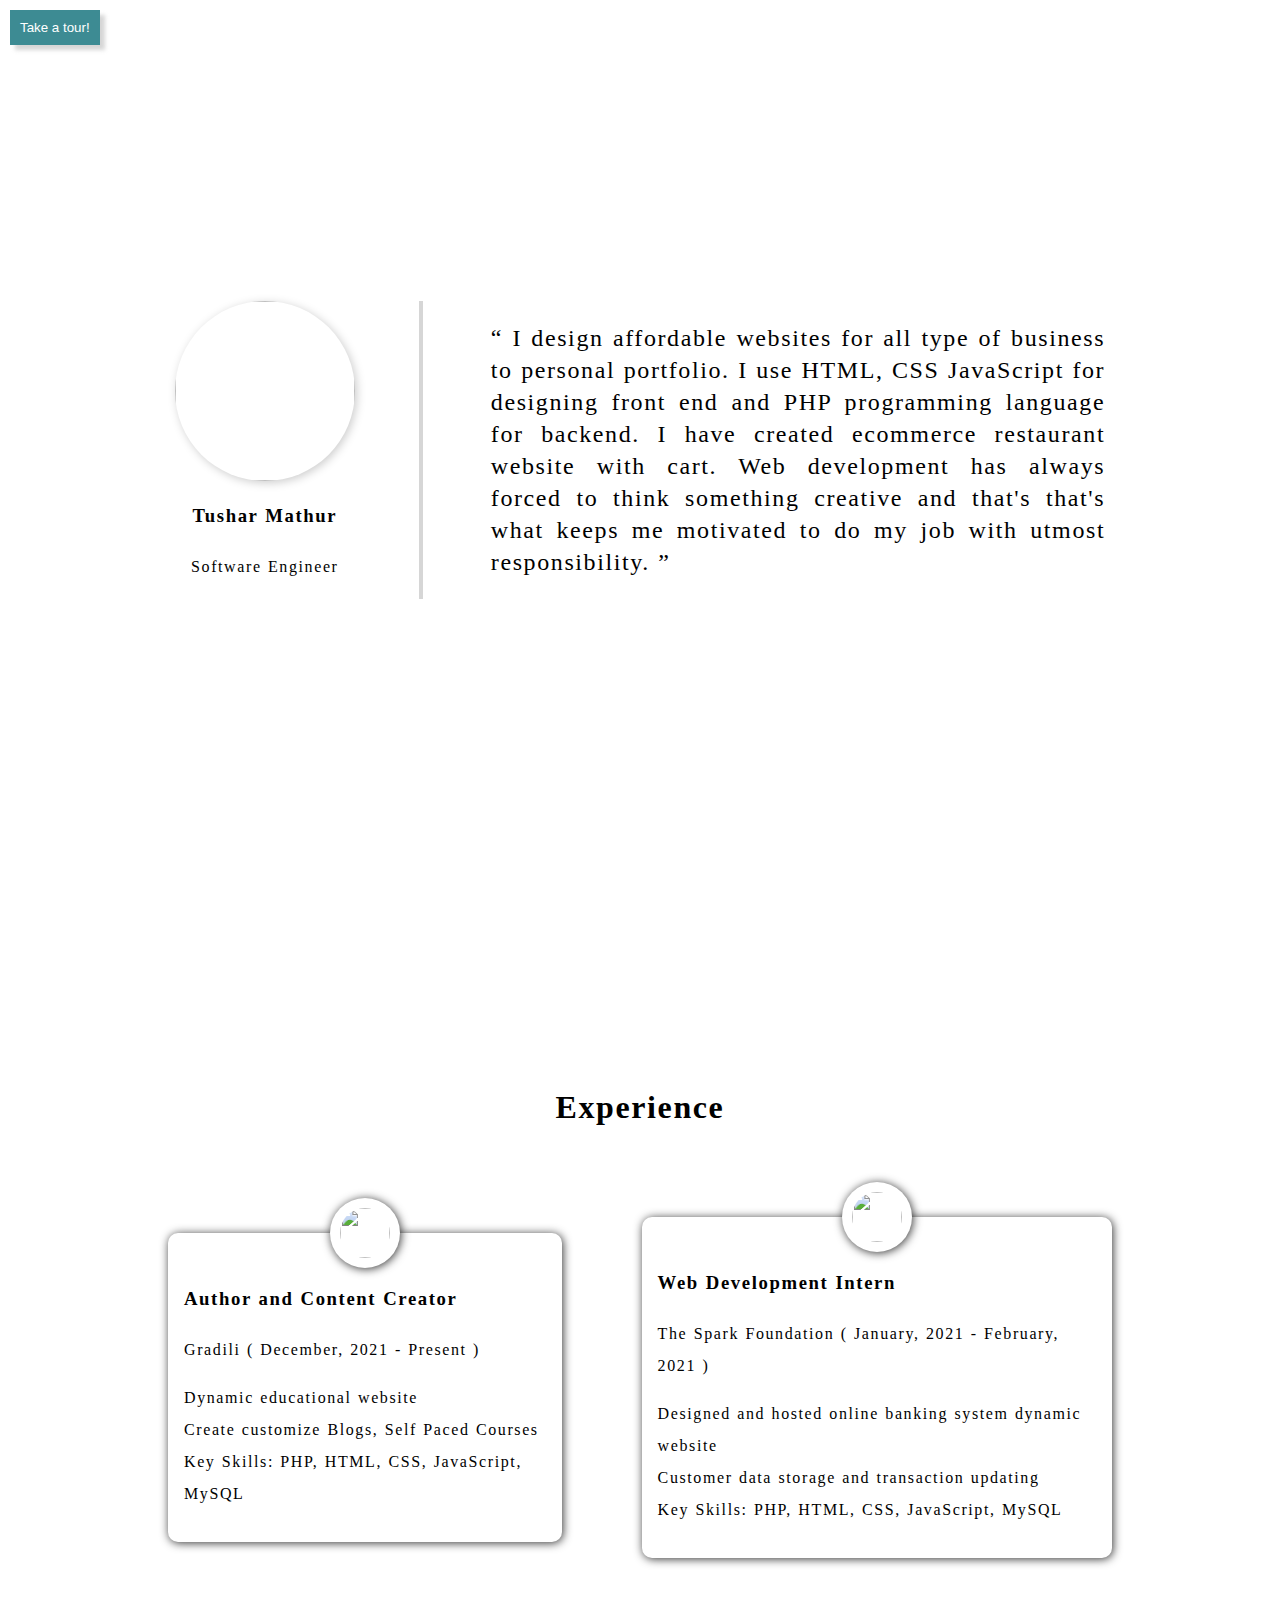
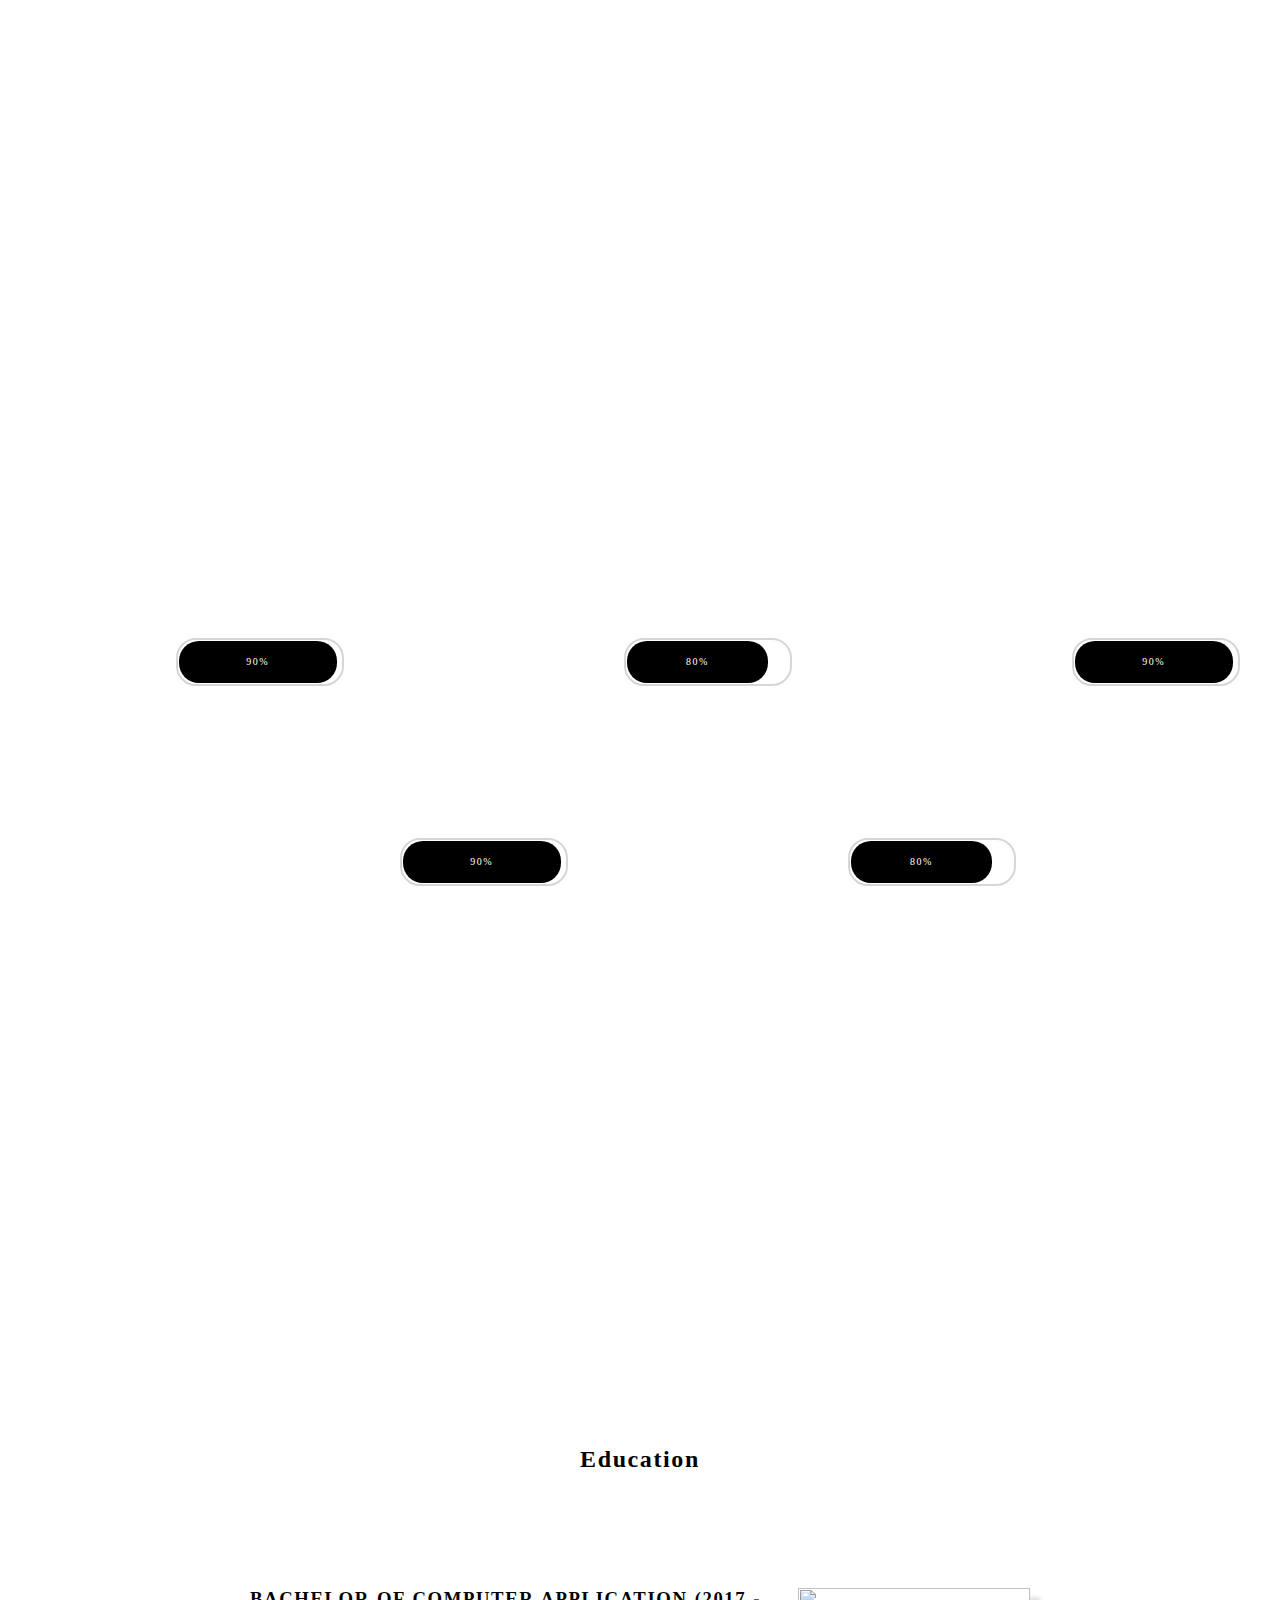
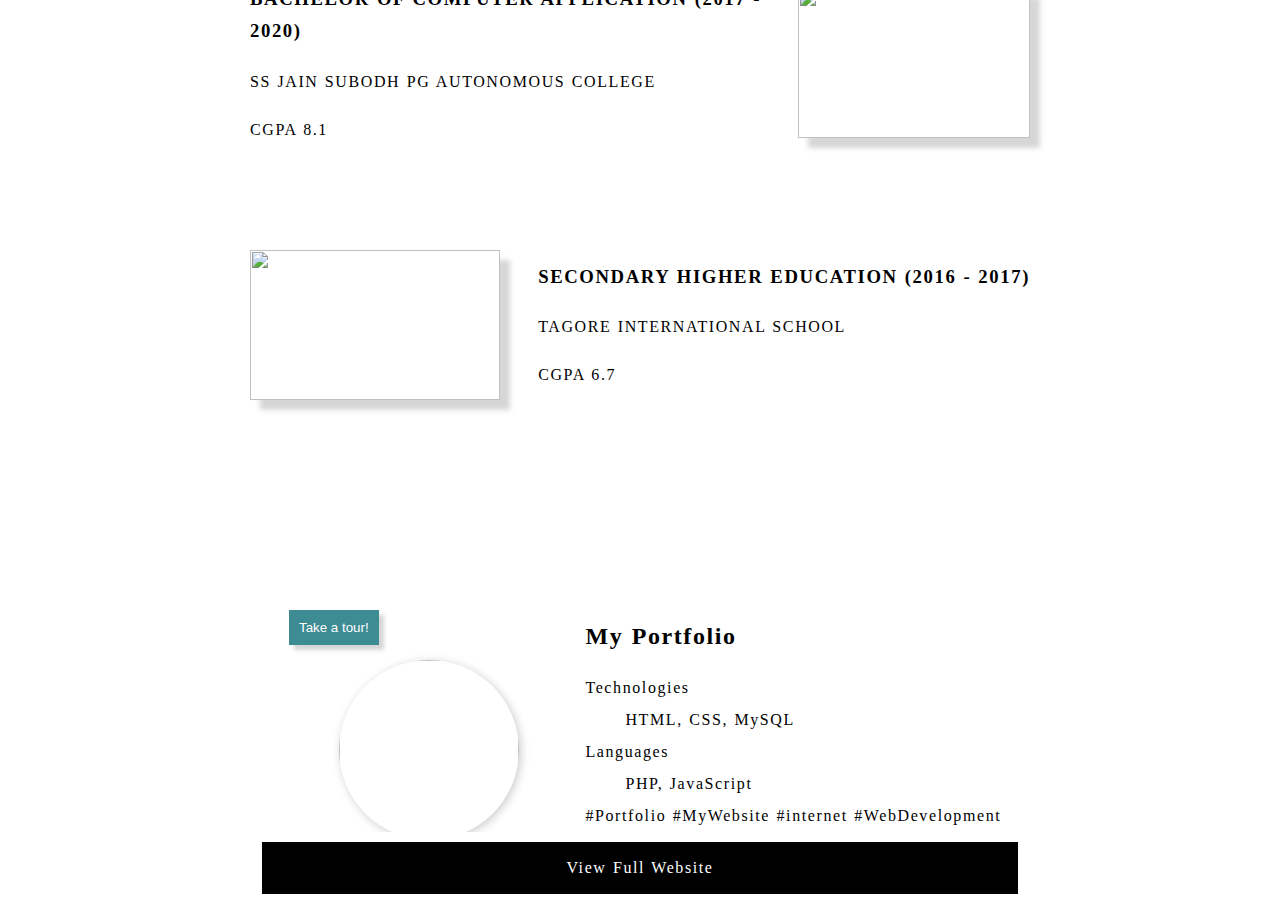
==== commit 46f80574: "html update" ====
--- a/portfolio/index.html
+++ b/portfolio/index.html
@@ -1,258 +1,233 @@
 <!DOCTYPE html>
 <html lang="en">
-
 <head>
     <meta charset="UTF-8">
     <meta http-equiv="X-UA-Compatible" content="IE=edge">
-
-    <meta name="keywords" content="HTML, CSS, JavaScript">
-
-    <meta name="Tushar Mathur Portfolio" content="Free Web tutorials for HTML and CSS">
-
-    <meta name="Tushar" content="tushar">
-
     <meta name="viewport" content="width=device-width, initial-scale=1.0">
-    <title>Tushar Mathur - Portfolio</title>
     <link rel="stylesheet" href="style.css">
+    <title>Tushar Mathur</title>
 </head>
-
 <body>
-    <!-- ========NAVIGATION BAR========= -->
-    <nav id="navbar">
-        <!-- NAV LINKS -->
-        <a href="#">
-            <h1>My Profile</h1>
-        </a>
-        <div id="navLink">
-            <a href="#section-2">
-                <h4>Projects</h4>
-            </a>
-            <a href="#section-3">
-                <h4>Certifications</h4>
-            </a>
-        </div>
-
-        <!-- ==========DATE========== -->
-        <div id="date"> </div>
-    </nav>
-    <!-- ===============NAVIGATOION BAR END============== -->
-
-
-
-
-    <!-- ========== INTRODUCTION SECTION ============== -->
-    <section id="section-1" class="padding">
-
-        <!-- TEXT ANIMATION BOX -->
-        <div id="txtslide">
-            <div class="txtbox">Hello World! I'am Tushar Mathur</div>
-            <div class="txtbox">I am a web developer who possess a good knowledge of technologies like HTML, CSS,
-                JavaScript and PHP.</div>
-            <div class="txtbox">
-                <h3>My Skills</h3>
-                <ul>
-                    <li>Technologies: HTML, CSS, MySql</li>
-                    <li>Languages: JavaScript, Php</li>
+
+    <section id="sec_1">
+        <button id="tourBtn" onclick="starttour()">Take a tour!</button>
+
+            <div id="profileimg">
+                <div id="profilepic">
+                    <img src="image/image.png" alt="" id="pfimg">
+                </div>
+                <h3>Tushar Mathur</h3>
+                <p>Software Engineer</p>
+            </div>
+
+        <div id="jd">
+            <q> I design affordable websites for all type of business to personal portfolio. I use HTML, CSS JavaScript for designing front end and PHP programming
+                language for backend. I have created ecommerce restaurant website with cart. Web development has always forced to think something creative and that's 
+                that's what keeps me motivated to do my job with utmost responsibility.  
+            </q>
+         </div>
+        <!-- <div id="introText">
+            <p>Hello</p>
+            <p>I'am Tushar Mathur</p>
+        </div>
+
+        <div id="pfimgbox">
+            <div id="profileimg">
+                <div id="profilepic">
+                    <img src="image/image.png" alt="" id="pfimg">
+                </div>
+                <hr style="width: 50px;height:5px;background:orangered;border: none;margin-top: 1.5em;">
+                <h3>Tushar Mathur</h3>
+                <p>Software Engineer</p>
+            </div>
+
+        </div> -->
+    </section>
+
+    <section id="sec_2">
+            <h1>Experience</h1>
+            <div id="expcontainer">
+
+            <div class="expboxbg">
+                <img class="internlogo" src="image/spark.png" alt="">
+                <div class="expbox">
+                    <h3>Author and Content Creator</h3>
+                    <p>Gradili <span>( December, 2021 - Present )</span></p>
+                    <ul>
+                    <li>Dynamic educational website</li>
+                    <li>Create customize Blogs, Self Paced Courses</li>
+                    <li>Key Skills: PHP, HTML, CSS, JavaScript, MySQL</li>
+                    </ul>
+                </div>
+            </div>              
+
+            <div class="expboxbg">
+                <img class="internlogo" src="image/weblogo.jpeg" alt="">
+                <div class="expbox">
+                    <h3>Web Development Intern</h3>
+                    <p>The Spark Foundation <span>( January, 2021 - February, 2021 )</span></p>
+                    <ul>
+                    <li>Designed and hosted online banking system dynamic website</li>
+                    <li>Customer data storage and transaction updating</li>
+                    <li>Key Skills: PHP, HTML, CSS, JavaScript, MySQL</li>
                 </ul>
-            </div>
-        </div>
-
-
-        <!-- PROFILE IMAGE -->
-        <div id="imgBox">
-            <img id="profileImg" src="image/prf1.png" alt="">
-        </div>
-
-    </section>
-    <!-- =================INTRODUCTION SECTION END==============-->
-
-
-    <section id="section-2" class="padding">
-        <h1>Resume</h1>
-        <div id="resumeBox">
-
-            <h5>Tushar Mathur</h5>
-            <div>
-                <li>+91 8949148820</li>
-                <li>tusharmathur774@gmail.com</li>
-                <li><a href="#">tushar(LinkedIn)</a></li>
-            </div>
-
-            <h5>Experience</h5>
-            <div>
-                <p>Web Development Intern | The Spark Foundation</p>
-                <p>( January, 2021 - February, 2021 )</p>
-            </div>
-
-            <h5>Skills</h5>
-            <div>
-                <p>Languages: PHP, JavaScript</p>
-                <p>Technologies: MySql</p>
-            </div>
-
-            <h5>Projects</h5>
-            <div>
-                <a href="#section-3">click here</a>
-            </div>
-
-            <h5>Education</h5>
-            <div>
-                <p>Bachelor of Computer Application | SS JAIN SUBODH PG (AUTONOMOUS) COLLEGE JAIPUR, RAJASTHAN
-                    (2017 - 2020)</p>
-            </div>
-
-            <h5>Achievements</h5>
-            <div>
-                <p>Most Responsible student of the Year 2017 award.</p>
-            </div>
-
-        </div>
-    </section>
-
-
-    <!-- =================RESUME AND PROJECT SECTION================= -->
-    <section id="section-3" class="padding">
-
-        <!-- RESUME BOX -->
-        <!-- <table>
-                <tr>
-                    <th>Tushar Mathur</th>
-                    <td>
-                        <p>+91 8949148820</p>
-                        <p>tusharmathur774@gmail.com</p>
-                        <a href="#">
-                            <p>tushar(LinkedIn)</p>
-                        </a>
-                    </td>
-                </tr>
-
-                <tr>
-                    <th>Experience</th>
-                    <td>
-                        <p>Web Development Intern | The Spark Foundation <span>( January, 2021 - February, 2021 )
-                            </span></p>
-                    </td>
-                </tr>
-
-                <tr>
-                    <th>Skills</th>
-                    <td>
-                        <p>Languages: PHP, JavaScript</p>
-                        <p>Technologies: MySql</p>
-                    </td>
-                </tr>
-
-                <tr>
-                    <th>Projects</th>
-                    <td>
-                        <p>Restaurant Website</p>
-                        <p>Porfolio Website</p>
-                    </td>
-                </tr>
-
-                <tr>
-                    <th> Education </th>
-                    <td>Bachelor of Computer Application | SS JAIN SUBODH PG (AUTONOMOUS) COLLEGE JAIPUR, RAJASTHAN
-                        (2017 - 2020)</td>
-                </tr>
-
-                <tr>
-                    <th>Achievements</th>
-                    <td>Most Responsible student of the Year 2017 award.</td>
-                </tr>
-
-            </table> -->
-
-        <!-- PROJECT BOX -->
-        <div id="projects">
-
-            <a href="#">
-                <div class="projectbox">
-                    <img src="image/portfolio_project.png" alt="">
-                    <hr>
-                    <h4>Portfolio Website</h4>
-                </div>
-            </a>
-
-            <a href="#">
-                <div class="projectbox tranpro1">
-                    <img src="image/blog_project.png" alt="">
-                    <hr>
-                    <h4>Blog Website</h4>
-                </div>
-            </a>
-
-            <a href="#">
-                <div class="projectbox">
-                    <img src="image/restro_project.png" alt="">
-                    <hr>
-                    <h4>Restaurant Website</h4>
-                </div>
-            </a>
-
-
-            <a href="#">
-                <div class="projectbox tranpro2">
-                    More...
-                </div>
-            </a>
-        </div>
-
-    </section>
-    <!-- =================RESUME AND PROJECT SECTION END================= -->
-
-
-    <!-- ================CERTIFICATION SECTION ================== -->
-    <section id="section-4">
-        <h1>My Certification's</h1>
-        <div id="certiBox">
-            <div class="certimg">
-                <img src="image/mta1.png" alt="">
-                <p>Microsoft Technoloy Associate certificate</p>
-            </div>
-            <div class="certimg">
-                <img src="image/php1.png" alt="">
-                <p>PHP Development Certificate</p>
-            </div>
-            <div class="certimg">
-                <img src="image/gdg1.png" alt="">
-                <p>Digital Marketinf Certification</p>
-            </div>
-        </div>
-    </section>
-    <!-- ================CERTIFICATION SECTION END================== -->
-
-
+                </div>
+            </div>
+            </div>
+    </section>
+
+    <section id="sec_3">
+        <h2>My Skills</h2>
+        
+        <div class="skillbox transl1">
+            <div class="skilltitle">HTML</div>
+            <div class="progressBar"><p class="progress2">90%</p></div>
+        </div>
+        
+        <div class="skillbox transl2">
+            <div class="skilltitle">CSS</div>
+            <div class="progressBar"><p class="progress2">90%</p></div>
+        </div>
+        
+        <div class="skillbox transl1">
+            <div class="skilltitle">JavaScript</div>
+            <div class="progressBar"><p class="progress1">80%</p></div>
+        </div>
+        
+        <div class="skillbox transl2">
+            <div class="skilltitle">PHP</div>
+            <div class="progressBar"><p class="progress1">80%</p></div>
+        </div>
+        
+        <div class="skillbox transl1">
+            <div class="skilltitle">MySQL</div>
+            <div class="progressBar"><p class="progress2" >90%</p></div>
+        </div>
+
+
+    </section>
+
+
+    <section id="sec_4">
+        <h2>Education</h2>
+        <div class="edubox">
+            <div class="col_l">
+            <h3>BACHELOR OF COMPUTER APPLICATION (2017 - 2020)</h3>
+            <p>SS JAIN SUBODH PG AUTONOMOUS COLLEGE</p>
+            <p>CGPA 8.1</p>
+            </div>
+            <div class="col_r">
+                <img src="image/subodh.jpg" alt="">
+            </div>
+        </div>
+
+        <div class="edubox">
+            <div class="col_r" >
+                <img src="image/tis.jpg" alt="">
+            </div>
+            <div class="col_l">
+            <h3>SECONDARY HIGHER EDUCATION (2016 - 2017)</h3>
+            <p>TAGORE INTERNATIONAL SCHOOL</p>
+            <p>CGPA 6.7</p>
+            </div>
+        </div>
+
+    </section>
+
+    <section id="sec_5">
+        <div class="projectbox">
+        <div class="projectboxinner">
+        <div class="slider">    
+            <!-- <div class="slimgBox">
+                <img src="image/pf1.PNG" alt="" class="slimg">
+                <img src="image/pf2.PNG" alt="" class="slimg">
+                <img src="image/pf3.PNG" alt="" class="slimg">
+                <img src="image/pf4.PNG" alt="" class="slimg">
+            </div>
+            <div class="picnums">
+                <button value="0" class="num">1</button>
+                <button value="1" class="num">2</button>
+                <button value="2" class="num">3</button>
+                <button value="3" class="num">4</button>
+            </div> -->
+            <iframe src="index.html" frameborder="0" style="border: none;"></iframe>
+        </div>
+        <div class="descBox">
+            <h2>My Portfolio</h2>
+            <dt>Technologies</dt>
+            <dd>HTML, CSS, MySQL</dd>
+            <dt>Languages</dt>
+            <dd>PHP, JavaScript</dd>
+            <span>#Portfolio</span>            
+            <span>#MyWebsite</span>
+            <span>#internet</span>
+            <span>#WebDevelopment</span>
+        </div>
+        </div>
+        <a href="index.html"><div class="vfwBtn">View Full Website</div></a>
+    </div>
+    </section>
+
+
+    <!-- <svg style="background: green;" xmlns="http://www.w3.org/2000/svg" xmlns:xlink="http://www.w3.org/1999/xlink" width="100%" height="189" viewBox="0 0 1899 179">
+		<defs>
+			<path id="wavy-border-bottom-a"
+			      d="M-1.13686838e-12,0.6484375 L1976,0.6484375 L1976,157.09618 C1720.91675,80.9667147 1524.94269,46.4248276 1388.07782,53.4705194 C979.937949,74.4812263 934.664214,163.906659 575.282726,177.593344 C355.098235,185.978851 163.337326,155.406414 -1.13601142e-12,85.8760353 L-1.13686838e-12,0.6484375 Z" />
+		</defs>
+		<g fill="none" fill-rule="evenodd">
+			<use fill="#FFF" fill-rule="nonzero" transform="rotate(180 988 89.798)" xlink:href="#wavy-border-bottom-a" />
+		</g>
+	</svg> -->
 
     <script>
-        // TEXT ANIMATION(SLIDE)
-        var txtslide = document.querySelectorAll(".txtbox");
-        var x = 0;
-
-        function slide() {
-
-            for (var i = 0; i < txtslide.length; i++) {
-                txtslide[i].style.display = "none";
-            }
-
-            if (x < txtslide.length && x > -1) {
-                txtslide[x].style.display = "block";
-                console.log(x++);
-            } else {
-                txtslide[0].style.display = "block";
-                x = 0;
+        var val = 0;
+        var myfunc;
+        var bodyheight = document.querySelector("body").scrollHeight;
+
+        function scrollme(){
+
+            if(val < bodyheight){            
+            scrollTo(0, val);
+            val += 469;
+            console.log(val);
+            console.log("bh = "+bodyheight);
+            } else if(val > bodyheight || bodyheight === 0){
+                clearInterval(myfunc);
+                val = 0;
             }
         }
 
-        setInterval(slide, 2000);
-
-
-        // DISPLAY DATE
-        const d = new Date();
-        document.querySelector("#date").innerHTML = d.toDateString().toUpperCase();
+    function starttour(){
+       myfunc = setInterval(scrollme, 2000);
+    }
+
+
+    var slimg = document.querySelectorAll(".slimg");
+    var num = document.querySelectorAll(".num");
+    var z, r;
+
+    for(z=0; z<slimg.length; z++){
+        slimg[z].style.display = "none";
+    }
+
+    for (z = 0; z < slimg.length; z++) {
+        num[z].addEventListener('click', function(){
+            slimg[this.value].style.display = "block";           
+        });
+        slimg[z].style.display = "none";
+    }
+
+    slimg[0].style.display = "block";
+
+
+    // for (var x = 0; x < num.length; x++) {
+    //     document.write(x);
+    //     num[x].addEventListener('click', function(){
+    //         slimg[this.value].style.display = "block";           
+    //     });        
+    // }   
+
     </script>
 
-
 </body>
-
 </html>--- a/portfolio/style.css
+++ b/portfolio/style.css
@@ -1,347 +1,371 @@
-::-webkit-scrollbar{
-    width: 10px;
-}
-
-::-webkit-scrollbar-track{
-    background: #f1f1f1;
-}
-
-::-webkit-scrollbar-thumb{
-    background: #888;
-}
-
-::-webkit-scrollbar-thumb:hover{
-    background: #555;
-}
-
-*{
-    scrollbar-width: thin;
+html{
+    scroll-behavior: smooth;
     box-sizing: border-box;
-    scroll-behavior: smooth;
-    letter-spacing: 0.2em;
-    word-spacing: 0.2em;            
 }
 
 body{
     padding: 0;
     margin: 0;
-    font-family: Arial, Helvetica, sans-serif;
-}
-
-#navbar{
-    font-family: Brush Script MT;
-    position: fixed;
-    display: flex;
-    justify-content: space-between;
-    align-items: center;
-    background: #fff;
-    box-shadow: 0px 10px 10px rgba(204, 204, 204, 0.8);
-    border-bottom-left-radius: 5px;
-    border-bottom-right-radius: 5px;
-    z-index: 10;
-    position: relative;
-}
-
-#navLink{
-    display: flex;
-    justify-content: center;
-    align-items: center;
+    font-family: cursive;
+    font-family: 'Franklin Gothic Medium', 'Arial Narrow', Arial, sans-serif;
+    font-family: cursive;
+    scroll-behavior: smooth;
+    line-height: 2em;
+    letter-spacing: 0.1em;
+    word-spacing: 0.05em;
+}
+
+.padding{
+    padding-top: 10em;
+    padding-bottom: 10em;
 }
 
 a{
     text-decoration: none;
-    color: #000;;
-}
-
-#navbar h1, #navbar h4{
-    padding: 15px 10px 10px 15px;
-    margin: 0px;
-}
-
-#navbar h4:hover{
+}
+
+#sec_1{
+    display: flex;
+    justify-content: center;
+    align-items: center;
+    width: 80%;
+    margin: 0 auto;
+    height: 100vh;
+}
+
+#tourBtn{
+    position: absolute;
+    left: 10px;
+    top: 10px;
+    border: none;
+    color: #fff;
+    background: rgba(12, 110, 120, 0.8);
+    box-shadow: 5px 5px 4px rgba(204, 204, 204, 0.8);
+    padding: 10px;
+}
+
+#jd{
+    font-size: 1.5rem;
+    width: 60%;
+    text-align: justify;
+    margin: 10px;
+    padding-left: 2em;
+font-family: Gabriola;
+}
+
+#introText{
+    width: 100%;
+    height: 100vh;
+    display: flex;
+    flex-direction: column;
+    justify-content: center;
+    align-items: center;
+    font-size: 5em;
+    color: #000;
+width: 70%;
+}
+
+#introText p{
+    padding: 0;
+    margin: 0;
+}
+
+#profileimg{
+    background: #fff;
+    padding: 0em 4em 0em 0em;
+    text-align: center;
+    margin: 10px;
+    border-right: 4px solid rgba(204, 204, 204, 0.8);
+}
+
+#profilepic{
+    border-radius: 50%;
+    width: 180px;
+    height: 180px;
+    text-align: center;
+}
+
+#pfimg{
+width: 100%;
+border-radius: 50%;
+height: 100%;
+box-shadow: 2px 2px 10px rgba(204, 204, 204, 1);
+}
+
+#sec_2{
+    display: flex;
+    flex-direction: column;
+    justify-content: center;
+    align-items: center;
+    /* border: 1px solid black; */
+    height: 100vh;
+    /* background: url('image/bg3.png') no-repeat;
+    background-size: 100% 100%;
+    margin: 5em 0em 5em 0em; */
+}
+
+#expcontainer{
+    display: flex;
+    justify-content: space-evenly;
+    align-items: center;
+    width: 80%;
+    padding: 2em 1em 2em 1em;
+}
+
+.internlogo{
+    width: 50px;
+    height: 50px;
+    border-radius: 50%;
+    padding: 10px;
+    position: absolute;
+    top: 0px;
+    left: 50%;
+    right: 50%;
+    transform: translate(-50%, -50%);
+    background: #fff;
+    box-shadow: 1px 1px 10px rgba(0, 0, 0, 0.8);
+}
+
+.expboxbg{
+position: relative;
+background: #fff;
+box-shadow: 1px 1px 10px rgba(0, 0, 0, 0.8);
+border-radius: 10px;
+margin: 40px;
+}
+
+.expbox{
+padding: 2em 1em 2em 1em;
+}
+
+.expboxbg:hover .internlogo{
+    width: 54px;
+    height: 54px;
+    transition: 0.3s;
+}
+
+ul{
+    list-style-type: none;
+    margin: 0;
+    padding: 0;
+}
+
+#sec_3{    
+    display: flex;
+    flex-direction: column;
+    justify-content: space-evenly;
+    align-items: center;
+    flex-direction: row;
+    height: 100vh;    
+    background: url('image/bg3.png') no-repeat;
+    background-size: 100% 100%;
+    margin: 5em 0em 5em 0em;
+    color: #fff;
+}
+
+#sec_3 h2{
+border-bottom: 2px solid #fff;
+padding-bottom: 10px;
+}
+
+.skillbox{
+width: 200px;
+text-align: center;
+padding-top: 1em;
+}
+
+.skilltitle{
+    font-size: 2em;
+}
+
+.progressBar{
+border: 2px solid rgba(204, 204, 204, 0.8);
+margin: 2em 1em 1em 1em;
+border-radius: 20px;
+overflow: hidden;
+}
+
+.transl1{
+    transform:translateY(-100px);
+}
+
+.transl2{
+    transform:translateY(100px);
+}
+
+
+.progress1{
+width: 80%;
+}
+
+.progress2{
+    width: 90%;
+}
+
+.progressBar p{
+background: #000;
+padding: 5px;
+margin: 1px;
+border-radius: 20px;
+color: #fff;
+font-size: 10px;
+}
+
+#sec_4{
+    display: flex;
+    justify-content: center;
+    align-items: center;
+    flex-direction: column;
+    height: 100vh;
+    padding: 10px;
+}
+
+.edubox{
+    width: 800px;
+    display: flex;
+    justify-content: space-between;
+    align-items: center;
+    margin-top: 60px;
+}
+
+.edubox img{
+    width: 100%;
+    height: 100%;
+}
+.col_r, .col_l{
+    margin: 10px;
+}
+.col_r{
+    width: 250px;
+    height: 150px;
+    box-shadow: 10px 10px 5px rgba(204, 204, 204, 0.8);
+}
+
+#sec_5{
+ padding-top: 60px;
+ padding-bottom: 60px;   
+ display: flex;
+ justify-content: center;
+ align-items: center;
+ flex-direction: column;
+padding: 10px;
+}
+
+.projectbox{
+    display: flex;
+    justify-content: space-evenly;
+    flex-direction: column;
+    width: 60%;
+}
+
+.projectboxinner{
+    display: flex;
+    justify-content: space-evenly;
+    padding: 10px;
+}
+
+.slimgBox{
+    width: 300px;
+    height: 200px;
+    display: flex;
+}
+
+.slimgBox img{
+    display: none;
+}
+
+img{
+    width: 100%;
+}
+
+.vfwBtn{
+    text-align: center;
+    padding: 10px;
     background: #000;
     color: #fff;
 }
 
-.padding{
-    padding-top: 80px;
-    padding-bottom: 80px;
-}
-
-/* section 1 (Introduction) */
-#section-1{
-    display: flex;
-    justify-content: space-around;
-    align-items: center;
-    height: 100vh;
-    text-align: center;
-    margin: 0 auto;
-}
-
-
-#imgBox{
-width: 50%;
-margin-top: 20px;
-}
-
-#profileImg{
-    height: 300px;
-    width: 300px;
-    box-shadow: 30px 40px 30px rgba(204, 204, 204, 0.7);
-}
-
-#txtslide{
-    padding: 10px;
-    width: 50%;
-}
-
-#txtslide ul{
-list-style-type: none;
-}
-.txtbox {
+iframe{
+    height: 100%;
+}
+
+@media only screen and (max-width: 1000px){
+
+    #sec_1{
+        height: auto;
+    }
+
+    #sec_2{
+        height: auto;
+    }
+
+    .expboxbg{
+        width: 100%;
+    }
+
+    #expcontainer{
+        flex-direction: column;
+    }
+
+    #sec_3{
+        flex-direction: column;
+        background: none;
+        height: auto;
+        border: 1px solid blacK;
+        background: #354F6F;
+        padding-top: 20px;
+        padding-bottom: 20px;
+        /* color: #000; */
+    }
+.transl1, .transl2{
+transform: translate(0px);
+margin-top: 10px;
+}
+
+.edubox{
+width: 100%;
+margin: 10px;
+flex-direction: column;
+}
+
+.col_r{
+    width: 250px;
+    height: 150px;
+    box-shadow: none;
+}
+
+.projectboxinner{
+    flex-direction: column;
+}
+
+#sec_4{
+    height: auto;
+}
+
+#sec_5{
+    height: auto;
+}
+
+iframe{
+    width: 100%;
+}
+
+.projectbox{
+    width: 100%;
+}
+}
+
+@media only screen and (max-width: 800px){
+
+#profileimg{
+    border: none;
+    padding: 0px;
+    margin-top: 60px;
+}
+
+#jd{
     display: none;
-    width: 100%;
-}
-/* section 1 (Introduction) END*/
-
-
-/* Section 2 (Resume and Project)*/
-#section-2{
-    display: flex;    
-    justify-content: center;
-    align-items: center;
-    flex-direction: column;
-    line-height: 2em;
-}
-
-#section-2 h1{
-    width: 150px;
-    text-align: center;
-    border-bottom: 2px dotted black;
-    padding-bottom: 1vw;
-}
-
-#resumeBox{
-    text-align: justify-All;
-    width: 60%;
-    display: grid;
-    grid-template-columns: auto auto;
-    border: 20px solid rgba(204, 204, 204, 0.7);
-    padding: 2vw;
-}
-
-#resumeBox li{
-list-style-type: none;
-padding: 0;
-margin: 0;
-}
-
-#resumeBox h5{
-    padding-right: 2vw;
-    margin: 0;
-}
-
-#resumeBox div,#resumeBox p{
-margin: 0;
-padding-bottom: 1vw;
-}
-/* Section 2 (Resume and Project) END */
-
-
-/* Section 3 (Resume and Project)  */
-#section-3{
-    display: flex;
-    justify-content: flex-start;
-    align-items: center;
-    background: url(image/books.png) no-repeat;
-    background-position: right;
-    background-size: 40% 60%;
-    background-attachment: fixed;
-}
-
-#section-3 #resume, #section-2 #projects{
-    width: 50%;
-    margin: 0 auto;
-}
-
-#projects{
-    display: grid;
-    grid-template-columns: auto auto;
-    grid-gap: 5vw;
-    text-align: justify-All;
-    margin-left: 4vw;
-}
-
-.projectbox{
-    box-shadow: 30px 30px 10px rgba(204, 204, 204, 0.7);
-    width: 250px;
-    padding: 8px;
-    display: flex;
-    justify-content: center;
-    align-items: center;
-    flex-direction: column;
-    align-self: center;
-    height: 100%;
-    background: #fff;
-    text-align: center;
-    border-radius: 5px;
-    border: 2px solid rgba(204, 204, 204, 0.7);
-}
-
-.projectbox:hover{
-    box-shadow: 10px 10px 10px rgba(204, 204, 204, 0.8);
-    border: none;
-    transition: 1s;
-}
-
-.projectbox h4, .projectbox p{
-    margin: 0px;
-    padding: 5px;
-}
-
-.projectbox img{
-    height: 150px;
-    width: 100%;
-}
-
-.tranpro1{
-    transform: translateY(-70px);
-}
-
-.tranpro2{
-    transform: translateY(-70px);
-}
-
-hr{
-    width: 40px;
-    height: 3px;
-    background: rgb(83, 83, 83);
-    border: none;
-}
-/* Section 3 (Resume and Project) END */
-
-
-/* section 4 (Certifications) */
-#section-4{
-    display: flex;
-    flex-direction: column;
-    justify-content: center;
-    align-items: center;
-    height: auto;
-    
-}
-
-#certiBox{
-    margin: 20px auto;
-    display: grid;
-    grid-template-columns: auto auto;
-    grid-gap: 50px;
-    text-align: center;
-}
-
-.certimg{
-    margin: 0;
-    width: 350px;
-    text-decoration: underline;
-}
-
-.certimg img{
-    width: 100%;
-    height: 200px;
-}
-/* section 4 (Certifications) END*/
-
-
-@media screen and (max-width: 1100px){
-
-    section{
-        display: block;
-    }
-
-    #section-1{
-        flex-direction: column;
-    }
-
-    #txtslide{
-        height: 150px;
-    }
-
-    #resumeBox{
-        width: 90%;
-    }
-
-    #section-3{
-        flex-direction: column;
-        height: auto;
-        background: none;
-    }
-
-    #section-3 #resume, #section-3 #projects{
-        width: 100%;
-        margin: 0 auto;
-    }
-
-    #projects{
-        margin: 0 auto;
-    }
-
-    .projectbox{
-        margin: 10px auto;
-    }
-
-    .tranpro1, .tranpro2{
-        transform: none;
-    }
-
-    #section-3{
-        padding-top: 20px;
-        height: auto;
-    }
-
-    #certiBox{
-        display: block;
-    }
-
-    .certimg{
-        margin-top: 15px;
-    }
-}
-@media screen and (max-width: 600px){
-    #navLink{
-        overflow: hidden;
-        display: block;
-        height: 0px;
-        position: absolute;
-        top: 60px;
-        left: 0;
-        right: 0;
-        background: #fff;
-    }
-
-    #navbar:hover #navLink{
-       height: 100px;
-       transition: 1.5s;
-    }
-
-    #imgBox{
-        width: 100%;
-    }
-
-    #resumeBox{
-        display: block;
-    }
-
-    #resumeBox h5{
-        margin-top: 5px;
-        padding-top: 1vw;
-        border-bottom: 2px solid rgba(204, 204, 204, 0.5);
-    }
-    #projects{
-        display: block;
-    }
-
-    .projectbox{
-        margin-top: 15px;
-    }
-    
+}
+
+
 }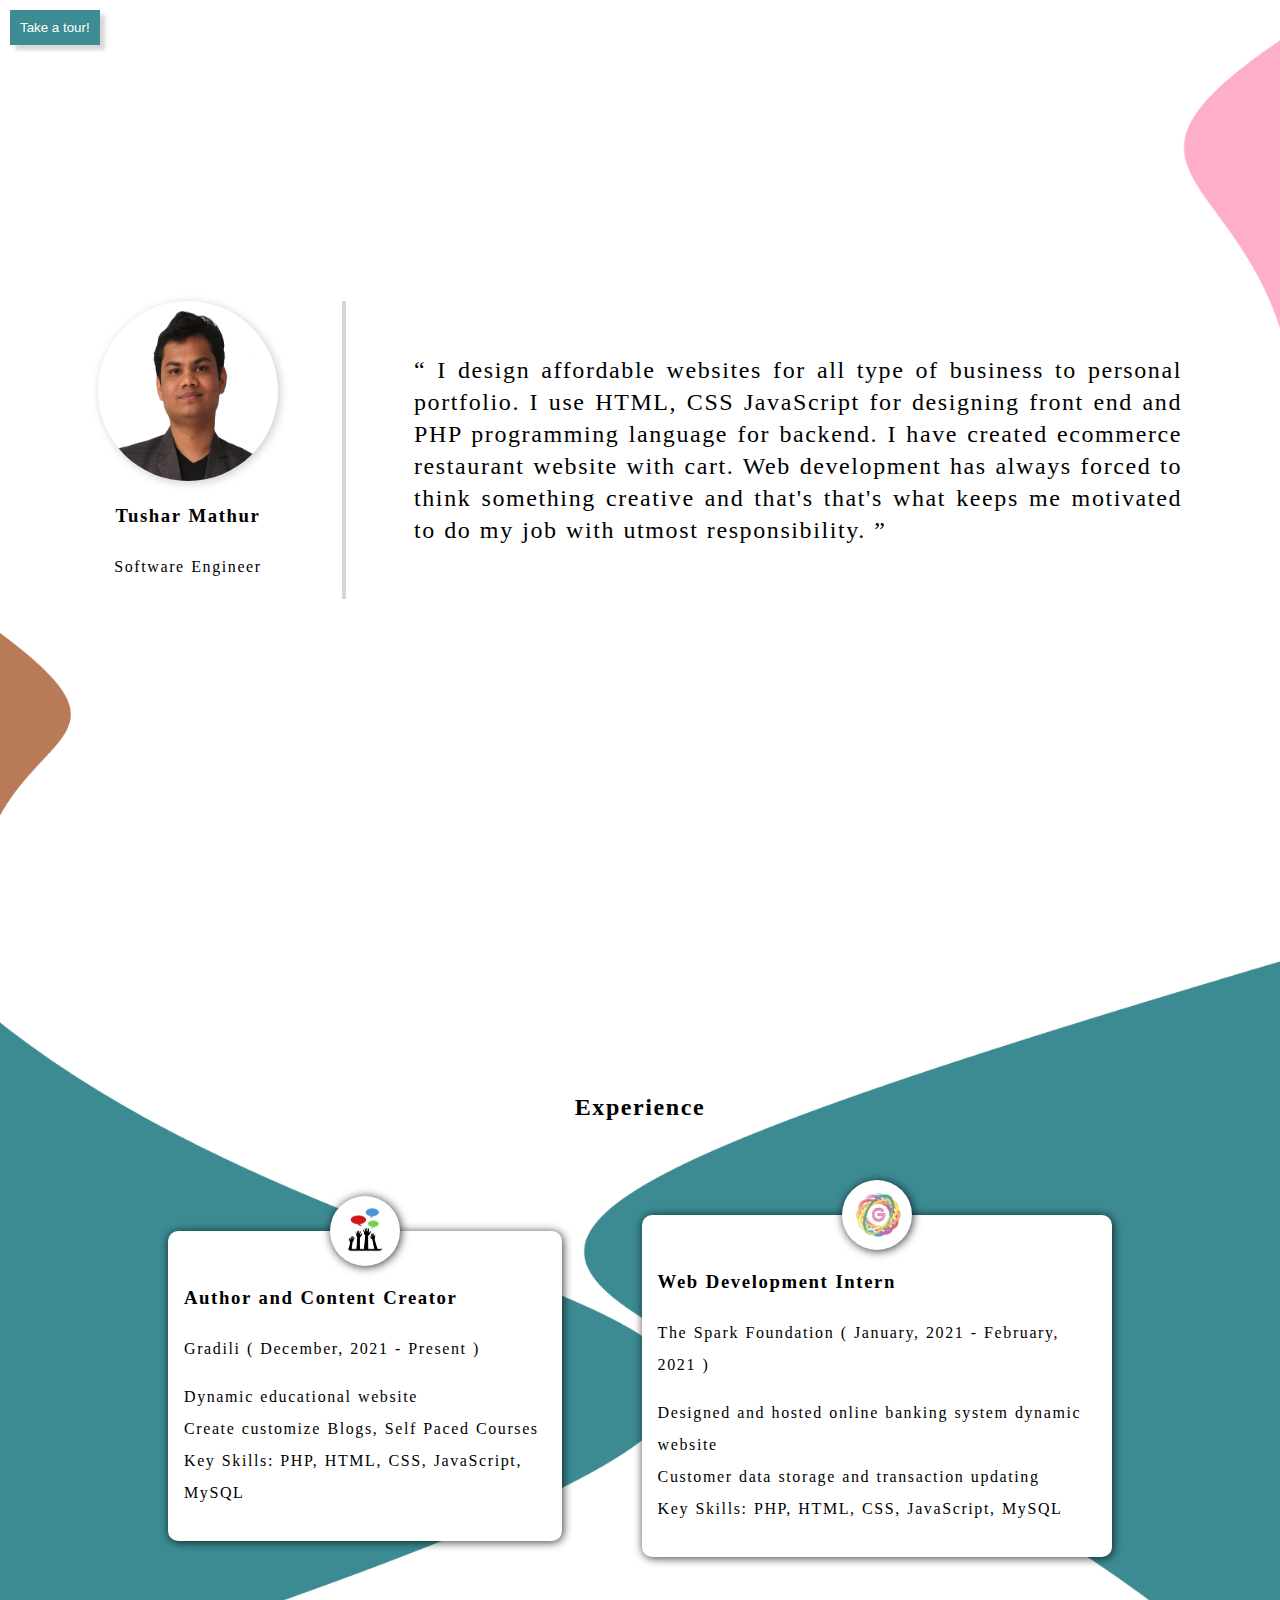
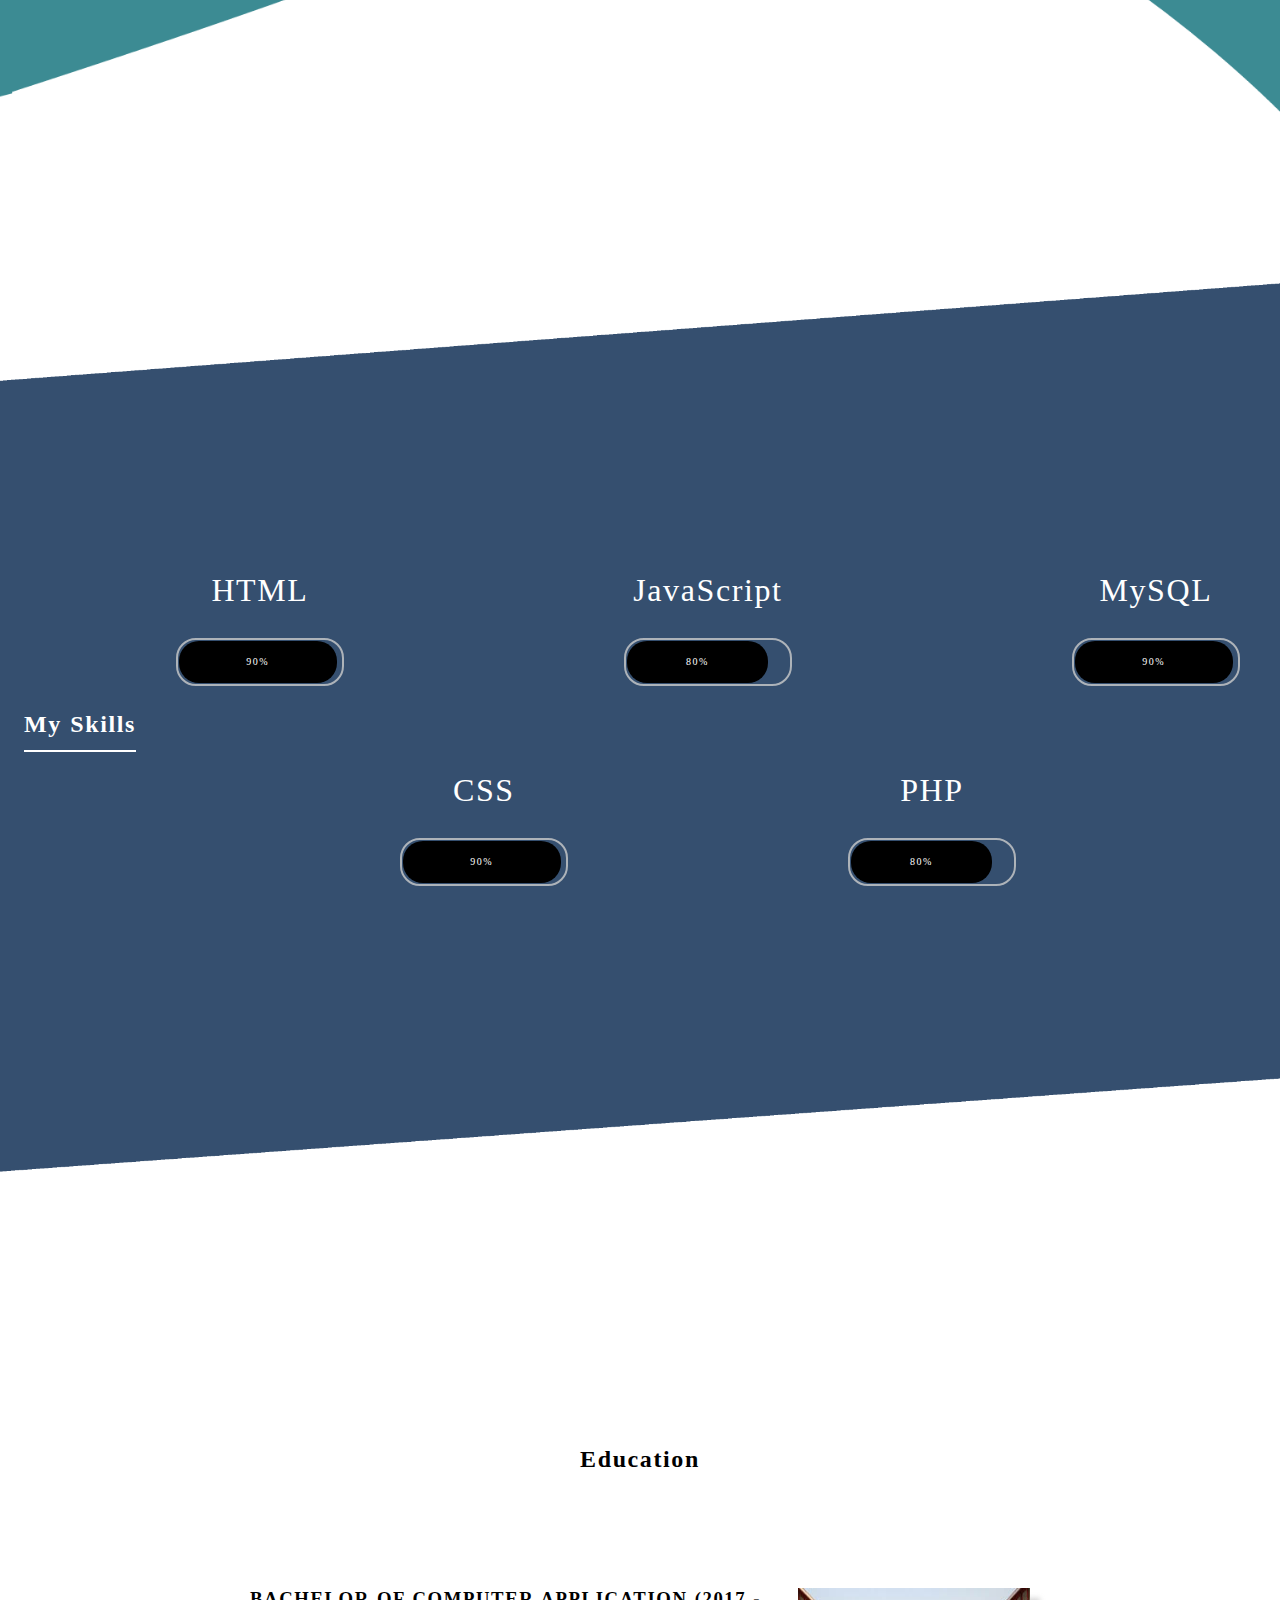
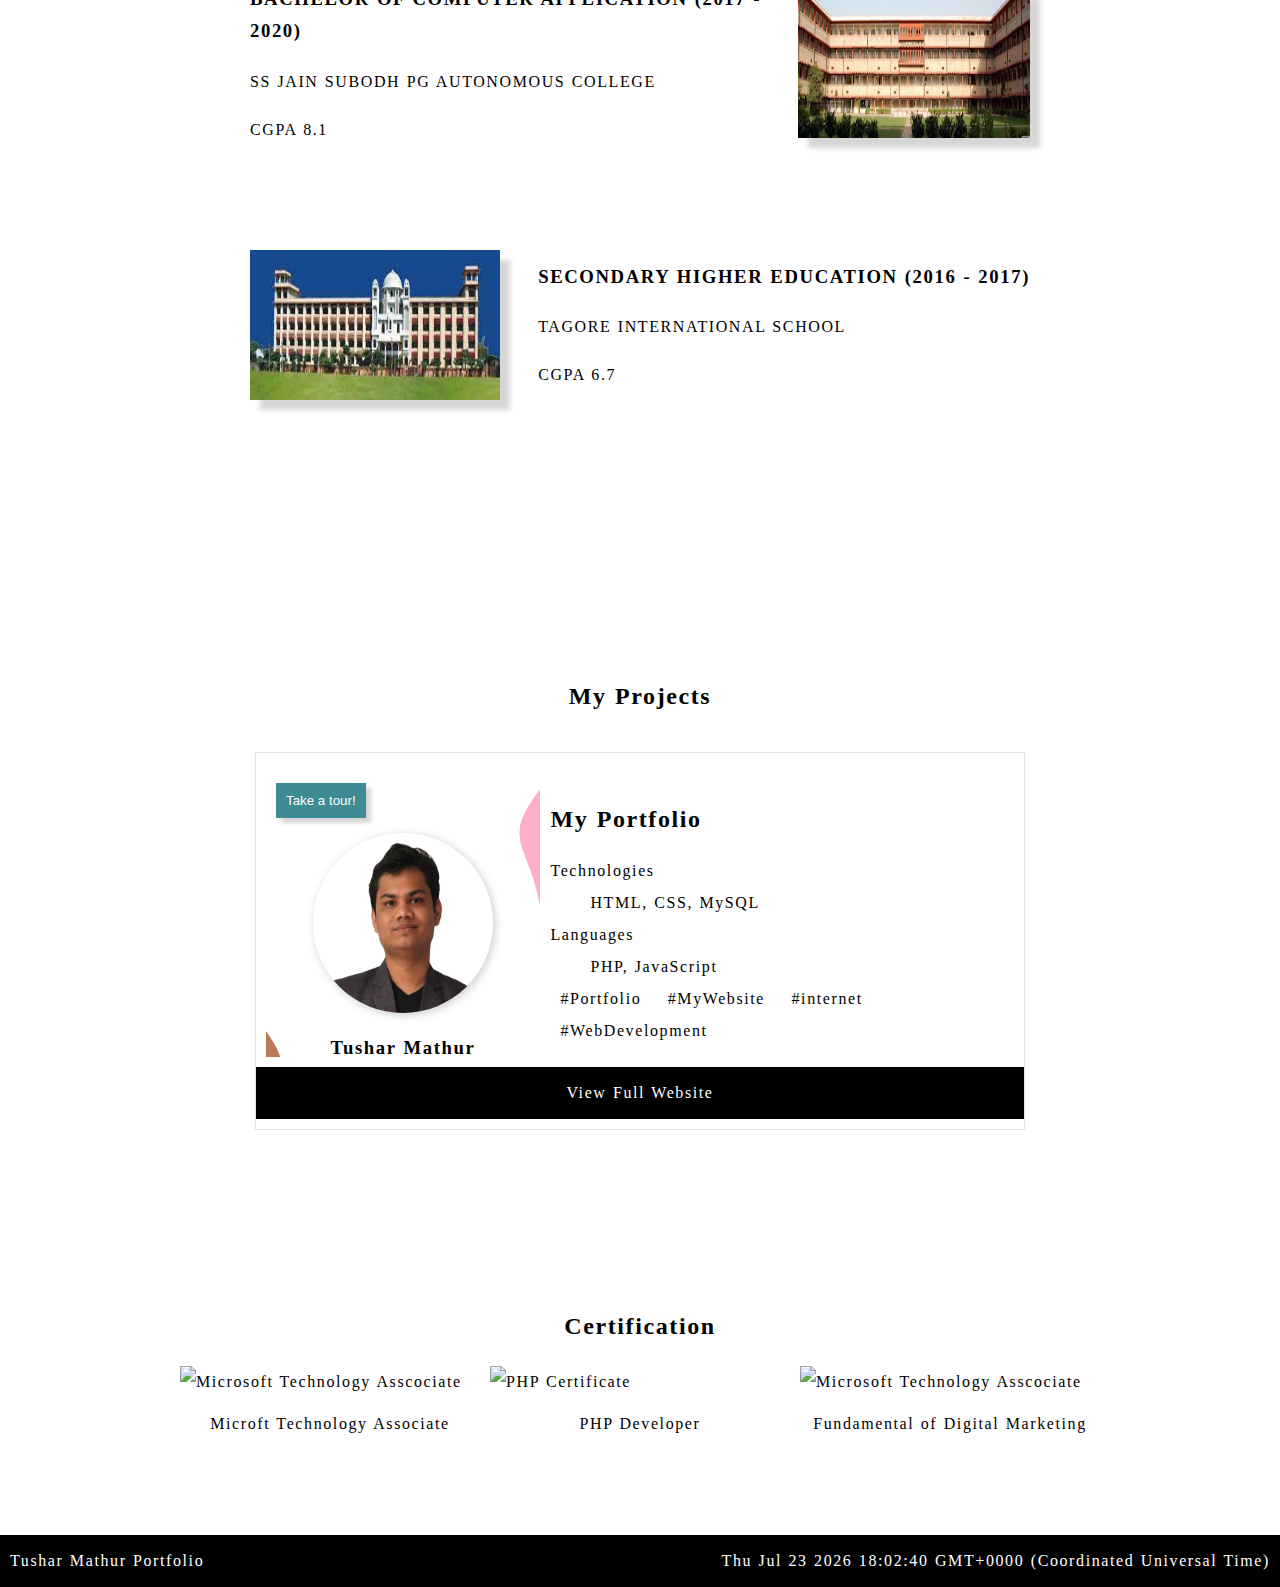
==== commit cc95c777: "updated files" ====
--- a/portfolio/index.html
+++ b/portfolio/index.html
@@ -9,10 +9,12 @@
 </head>
 <body>
 
+    <!-- =========SECTION-1 STARTS=========== -->
     <section id="sec_1">
+        <!-- TAKE A TOUR BUTTON -->
         <button id="tourBtn" onclick="starttour()">Take a tour!</button>
 
-            <div id="profileimg">
+            <div id="profileBox">
                 <div id="profilepic">
                     <img src="image/image.png" alt="" id="pfimg">
                 </div>
@@ -20,63 +22,61 @@
                 <p>Software Engineer</p>
             </div>
 
-        <div id="jd">
-            <q> I design affordable websites for all type of business to personal portfolio. I use HTML, CSS JavaScript for designing front end and PHP programming
+            <div id="jd">
+                <q> I design affordable websites for all type of business to personal portfolio. I use HTML, CSS JavaScript for designing front end and PHP programming
                 language for backend. I have created ecommerce restaurant website with cart. Web development has always forced to think something creative and that's 
                 that's what keeps me motivated to do my job with utmost responsibility.  
-            </q>
-         </div>
-        <!-- <div id="introText">
-            <p>Hello</p>
-            <p>I'am Tushar Mathur</p>
-        </div>
-
-        <div id="pfimgbox">
-            <div id="profileimg">
-                <div id="profilepic">
-                    <img src="image/image.png" alt="" id="pfimg">
-                </div>
-                <hr style="width: 50px;height:5px;background:orangered;border: none;margin-top: 1.5em;">
-                <h3>Tushar Mathur</h3>
-                <p>Software Engineer</p>
-            </div>
-
-        </div> -->
-    </section>
-
+                </q>
+            </div>
+
+    </section>
+<!-- ======== SECTION-1 ENDS======== -->
+
+
+<!-- ======== SECTION-2 STARTS======== -->
     <section id="sec_2">
-            <h1>Experience</h1>
+
+            <!-- SUBHEADING -->
+            <h2>Experience</h2>
+
+            <!-- =====EXPERIENCE CONTAINER -->
             <div id="expcontainer">
-
-            <div class="expboxbg">
-                <img class="internlogo" src="image/spark.png" alt="">
-                <div class="expbox">
-                    <h3>Author and Content Creator</h3>
-                    <p>Gradili <span>( December, 2021 - Present )</span></p>
-                    <ul>
-                    <li>Dynamic educational website</li>
-                    <li>Create customize Blogs, Self Paced Courses</li>
-                    <li>Key Skills: PHP, HTML, CSS, JavaScript, MySQL</li>
+                               
+                <div class="expboxbg">
+                    <img class="internlogo" src="image/spark.png" alt="">
+                    <div class="expbox">
+                        <h3>Author and Content Creator</h3>
+                        <p>Gradili <span>( December, 2021 - Present )</span></p>
+                        <ul>
+                        <li>Dynamic educational website</li>
+                        <li>Create customize Blogs, Self Paced Courses</li>
+                        <li>Key Skills: PHP, HTML, CSS, JavaScript, MySQL</li>
+                        </ul>
+                    </div>
+                </div>              
+
+                <div class="expboxbg">
+                    <img class="internlogo" src="image/weblogo.jpeg" alt="">
+                    <div class="expbox">
+                        <h3>Web Development Intern</h3>
+                        <p>The Spark Foundation <span>( January, 2021 - February, 2021 )</span></p>
+                        <ul>
+                        <li>Designed and hosted online banking system dynamic website</li>
+                        <li>Customer data storage and transaction updating</li>
+                        <li>Key Skills: PHP, HTML, CSS, JavaScript, MySQL</li>
                     </ul>
-                </div>
-            </div>              
-
-            <div class="expboxbg">
-                <img class="internlogo" src="image/weblogo.jpeg" alt="">
-                <div class="expbox">
-                    <h3>Web Development Intern</h3>
-                    <p>The Spark Foundation <span>( January, 2021 - February, 2021 )</span></p>
-                    <ul>
-                    <li>Designed and hosted online banking system dynamic website</li>
-                    <li>Customer data storage and transaction updating</li>
-                    <li>Key Skills: PHP, HTML, CSS, JavaScript, MySQL</li>
-                </ul>
-                </div>
-            </div>
-            </div>
-    </section>
-
+                    </div>
+                </div>
+
+            </div>
+    </section>
+<!-- ======== SECTION-2 END======== -->
+
+
+<!-- ======== SECTION-3 STARTS======== -->
     <section id="sec_3">
+
+        <!-- SUBHEADING -->
         <h2>My Skills</h2>
         
         <div class="skillbox transl1">
@@ -104,25 +104,29 @@
             <div class="progressBar"><p class="progress2" >90%</p></div>
         </div>
 
-
-    </section>
-
-
+    </section>
+<!-- ======== SECTION-3 END======== -->
+
+
+<!-- ======== SECTION-4 STARTS======== -->
     <section id="sec_4">
+
+        <!-- SUBHEADING -->
         <h2>Education</h2>
+
         <div class="edubox">
-            <div class="col_l">
+            <div class="col_l col_l1">
             <h3>BACHELOR OF COMPUTER APPLICATION (2017 - 2020)</h3>
             <p>SS JAIN SUBODH PG AUTONOMOUS COLLEGE</p>
             <p>CGPA 8.1</p>
             </div>
-            <div class="col_r">
+            <div class="col_r col_r1">
                 <img src="image/subodh.jpg" alt="">
             </div>
         </div>
 
         <div class="edubox">
-            <div class="col_r" >
+            <div class="col_r col_r2" >
                 <img src="image/tis.jpg" alt="">
             </div>
             <div class="col_l">
@@ -133,51 +137,88 @@
         </div>
 
     </section>
-
-    <section id="sec_5">
+<!-- ======== SECTION-4 END======== -->
+
+
+<!-- ======== SECTION-5 STARTS======== -->
+    <section id="sec_5" class="padding">
+
+        <h2>My Projects</h2>
+
         <div class="projectbox">
-        <div class="projectboxinner">
-        <div class="slider">    
-            <!-- <div class="slimgBox">
-                <img src="image/pf1.PNG" alt="" class="slimg">
-                <img src="image/pf2.PNG" alt="" class="slimg">
-                <img src="image/pf3.PNG" alt="" class="slimg">
-                <img src="image/pf4.PNG" alt="" class="slimg">
-            </div>
-            <div class="picnums">
-                <button value="0" class="num">1</button>
-                <button value="1" class="num">2</button>
-                <button value="2" class="num">3</button>
-                <button value="3" class="num">4</button>
-            </div> -->
-            <iframe src="index.html" frameborder="0" style="border: none;"></iframe>
-        </div>
-        <div class="descBox">
-            <h2>My Portfolio</h2>
-            <dt>Technologies</dt>
-            <dd>HTML, CSS, MySQL</dd>
-            <dt>Languages</dt>
-            <dd>PHP, JavaScript</dd>
-            <span>#Portfolio</span>            
-            <span>#MyWebsite</span>
-            <span>#internet</span>
-            <span>#WebDevelopment</span>
-        </div>
-        </div>
-        <a href="index.html"><div class="vfwBtn">View Full Website</div></a>
+        
+            <div class="projectboxinner">
+
+                <div >    
+                    <iframe src="index.html" frameborder="0" style="border: none;"></iframe>
+                </div>
+                
+                <div class="descBox">
+                    <h2>My Portfolio</h2>
+                    <dt>Technologies</dt>
+                    <dd>HTML, CSS, MySQL</dd>
+                    <dt>Languages</dt>
+                    <dd>PHP, JavaScript</dd>
+                    <span>#Portfolio</span>            
+                    <span>#MyWebsite</span>
+                    <span>#internet</span>
+                    <span>#WebDevelopment</span>
+                </div>
+            
+            </div>
+            
+            <a href="index.html"><div class="vfwBtn">View Full Website</div></a>
+        </div>
+
+    </section>
+<!-- ======== SECTION-5 END======== -->
+
+
+<!-- ======== SECTION-6 START======== -->
+
+<section id="sec_6" class="padding">
+
+    <!-- SUB HEADING -->
+    <h2>Certification</h2>
+
+    <div id="certBox">
+        <div class="certInnerBox">            
+            <div class="certImg">
+            <img src="image/mta.png" alt="Microsoft Technology Asscociate">
+            </div>
+            <p>Microft Technology Associate</p>
+         </div>
+
+         <div class="certInnerBox">
+            
+            <div class="certImg">
+            <img src="image/php.png" alt="PHP Certificate">
+            </div>
+            <p>PHP Developer</p>
+         </div>
+
+         <div class="certInnerBox">
+            <div class="certImg">
+            <img src="image/gdg.png" alt="Microsoft Technology Asscociate">
+            </div>
+            <p>Fundamental of Digital Marketing </p>
+         </div>
     </div>
-    </section>
-
-
-    <!-- <svg style="background: green;" xmlns="http://www.w3.org/2000/svg" xmlns:xlink="http://www.w3.org/1999/xlink" width="100%" height="189" viewBox="0 0 1899 179">
-		<defs>
-			<path id="wavy-border-bottom-a"
-			      d="M-1.13686838e-12,0.6484375 L1976,0.6484375 L1976,157.09618 C1720.91675,80.9667147 1524.94269,46.4248276 1388.07782,53.4705194 C979.937949,74.4812263 934.664214,163.906659 575.282726,177.593344 C355.098235,185.978851 163.337326,155.406414 -1.13601142e-12,85.8760353 L-1.13686838e-12,0.6484375 Z" />
-		</defs>
-		<g fill="none" fill-rule="evenodd">
-			<use fill="#FFF" fill-rule="nonzero" transform="rotate(180 988 89.798)" xlink:href="#wavy-border-bottom-a" />
-		</g>
-	</svg> -->
+
+</section>
+
+<!-- ======== SECTION-6 END======== -->
+
+
+<header>
+
+<div>
+    Tushar Mathur Portfolio
+</div>     
+
+<div id="dtm"></div>
+</header>
+
 
     <script>
         var val = 0;
@@ -201,31 +242,14 @@
        myfunc = setInterval(scrollme, 2000);
     }
 
-
-    var slimg = document.querySelectorAll(".slimg");
-    var num = document.querySelectorAll(".num");
-    var z, r;
-
-    for(z=0; z<slimg.length; z++){
-        slimg[z].style.display = "none";
-    }
-
-    for (z = 0; z < slimg.length; z++) {
-        num[z].addEventListener('click', function(){
-            slimg[this.value].style.display = "block";           
-        });
-        slimg[z].style.display = "none";
-    }
-
-    slimg[0].style.display = "block";
-
-
-    // for (var x = 0; x < num.length; x++) {
-    //     document.write(x);
-    //     num[x].addEventListener('click', function(){
-    //         slimg[this.value].style.display = "block";           
-    //     });        
-    // }   
+var dtm = document.querySelector("#dtm");
+
+function dttm(){
+const dt = new Date();
+dtm.innerHTML = dt;
+}
+
+setInterval(dttm, 1000);
 
     </script>
 
--- a/portfolio/style.css
+++ b/portfolio/style.css
@@ -16,21 +16,42 @@
 }
 
 .padding{
-    padding-top: 10em;
-    padding-bottom: 10em;
+    padding-top: 80px;
+    padding-bottom: 80px;
 }
 
 a{
     text-decoration: none;
 }
 
+::-webkit-scrollbar{
+    width: 5px;
+}
+
+/* Track */
+::-webkit-scrollbar-track {
+    background: #f1f1f1; 
+  }
+   
+  /* Handle */
+  ::-webkit-scrollbar-thumb {
+    background: #000; 
+  }
+  
+  /* Handle on hover */
+  ::-webkit-scrollbar-thumb:hover {
+    background: #555; 
+  }
+
 #sec_1{
     display: flex;
     justify-content: center;
     align-items: center;
-    width: 80%;
+    width: 100%;
     margin: 0 auto;
     height: 100vh;
+    background: url(image/bg1.png) no-repeat;
+    background-size: 100% 100%;
 }
 
 #tourBtn{
@@ -70,7 +91,7 @@
     margin: 0;
 }
 
-#profileimg{
+#profileBox{
     background: #fff;
     padding: 0em 4em 0em 0em;
     text-align: center;
@@ -102,6 +123,9 @@
     /* background: url('image/bg3.png') no-repeat;
     background-size: 100% 100%;
     margin: 5em 0em 5em 0em; */
+    
+    background: url(image/bg2.png) no-repeat;
+    background-size: 100% 100%;
 }
 
 #expcontainer{
@@ -241,14 +265,11 @@
     box-shadow: 10px 10px 5px rgba(204, 204, 204, 0.8);
 }
 
-#sec_5{
- padding-top: 60px;
- padding-bottom: 60px;   
+#sec_5{   
  display: flex;
  justify-content: center;
  align-items: center;
  flex-direction: column;
-padding: 10px;
 }
 
 .projectbox{
@@ -256,6 +277,9 @@
     justify-content: space-evenly;
     flex-direction: column;
     width: 60%;
+    border: 1px solid rgba(204, 204, 204, 0.5);
+    padding: 10px 0px 10px 0px;
+    margin-top: 20px;
 }
 
 .projectboxinner{
@@ -287,6 +311,52 @@
 
 iframe{
     height: 100%;
+    width: 100%;
+}
+
+.descBox{
+padding: 10px;
+}
+
+.descBox span{
+padding: 10px;
+}
+
+
+#sec_6{
+    display: flex;
+    flex-direction: column;
+    justify-content: center;
+    align-items: center;
+}
+
+#certBox{
+display: flex;
+justify-content: center;
+align-items: center;
+}
+
+.certInnerBox{
+    width: 300px;
+    margin: 5px;
+}
+
+.certInnerBox img{
+width: 100%;
+}
+
+.certInnerBox p{
+    text-align: center;
+    padding: 10px;
+    margin: 0;
+}
+
+header{
+    background-color: #000;
+    color: #fff;
+    display: flex;
+    justify-content: space-between;
+    padding: 10px;
 }
 
 @media only screen and (max-width: 1000px){
@@ -334,6 +404,14 @@
     box-shadow: none;
 }
 
+.col_r1{
+    order: 1;
+}
+
+.col_l1{
+    order: 2;
+}
+
 .projectboxinner{
     flex-direction: column;
 }
@@ -351,13 +429,13 @@
 }
 
 .projectbox{
-    width: 100%;
+    width: 90%;
 }
 }
 
 @media only screen and (max-width: 800px){
 
-#profileimg{
+#profileBox{
     border: none;
     padding: 0px;
     margin-top: 60px;
@@ -367,5 +445,14 @@
     display: none;
 }
 
-
+#certBox{
+    flex-direction: column;
+}
+.certInnerBox{
+    width: 100%;
+    margin: 5px;
+}
+header{
+    flex-direction: column;
+}
 }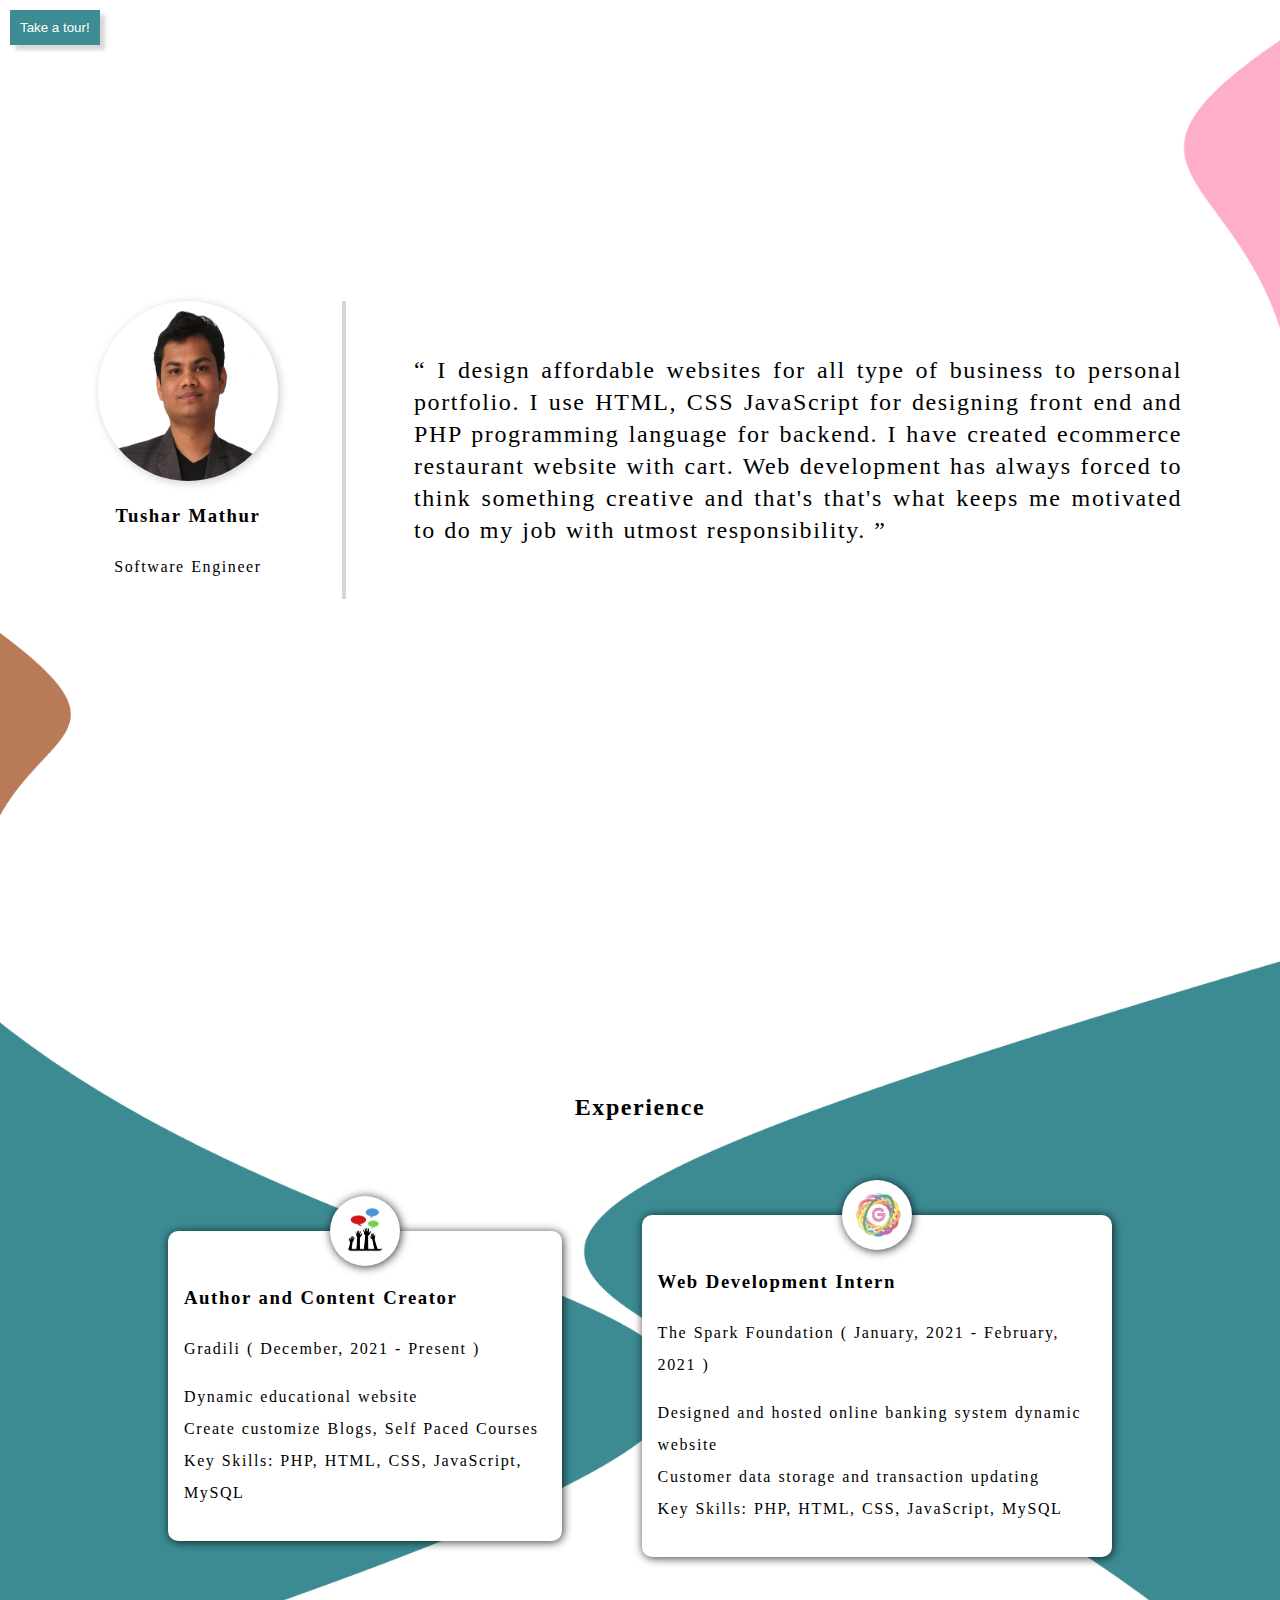
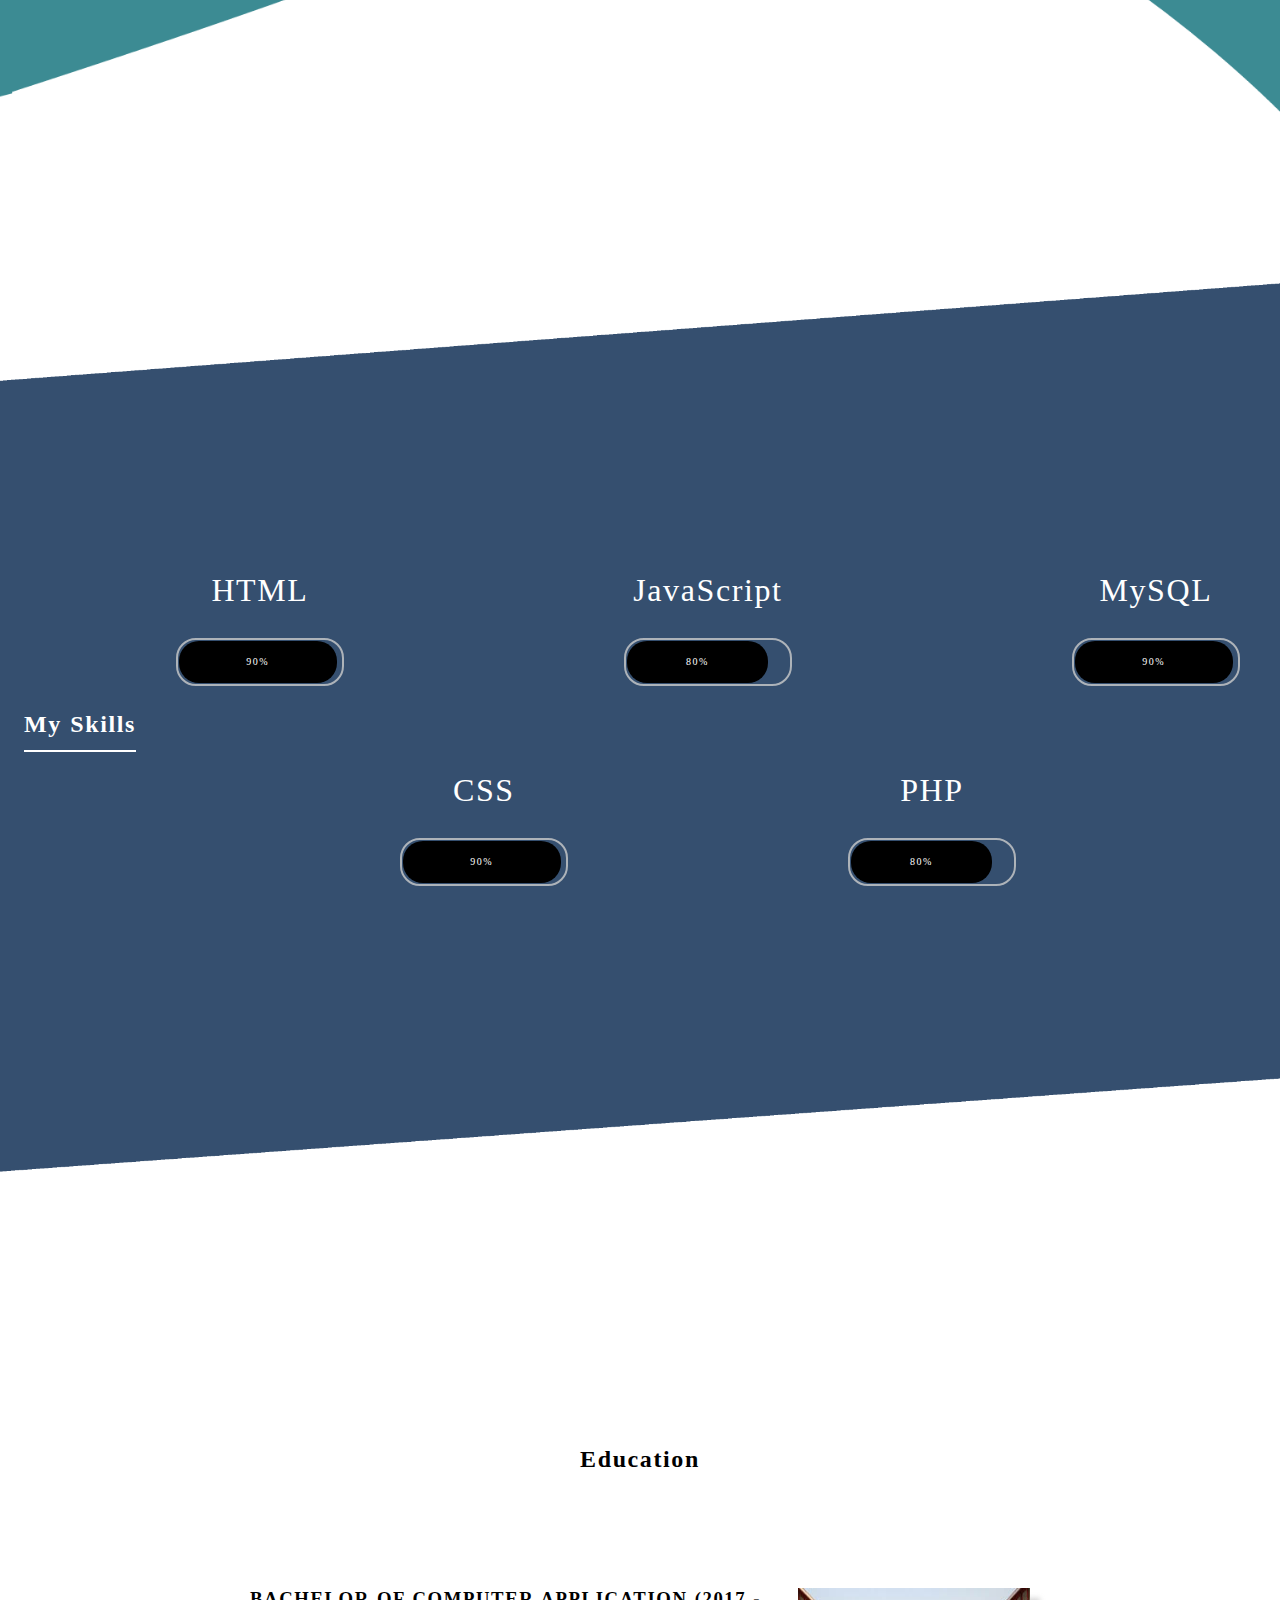
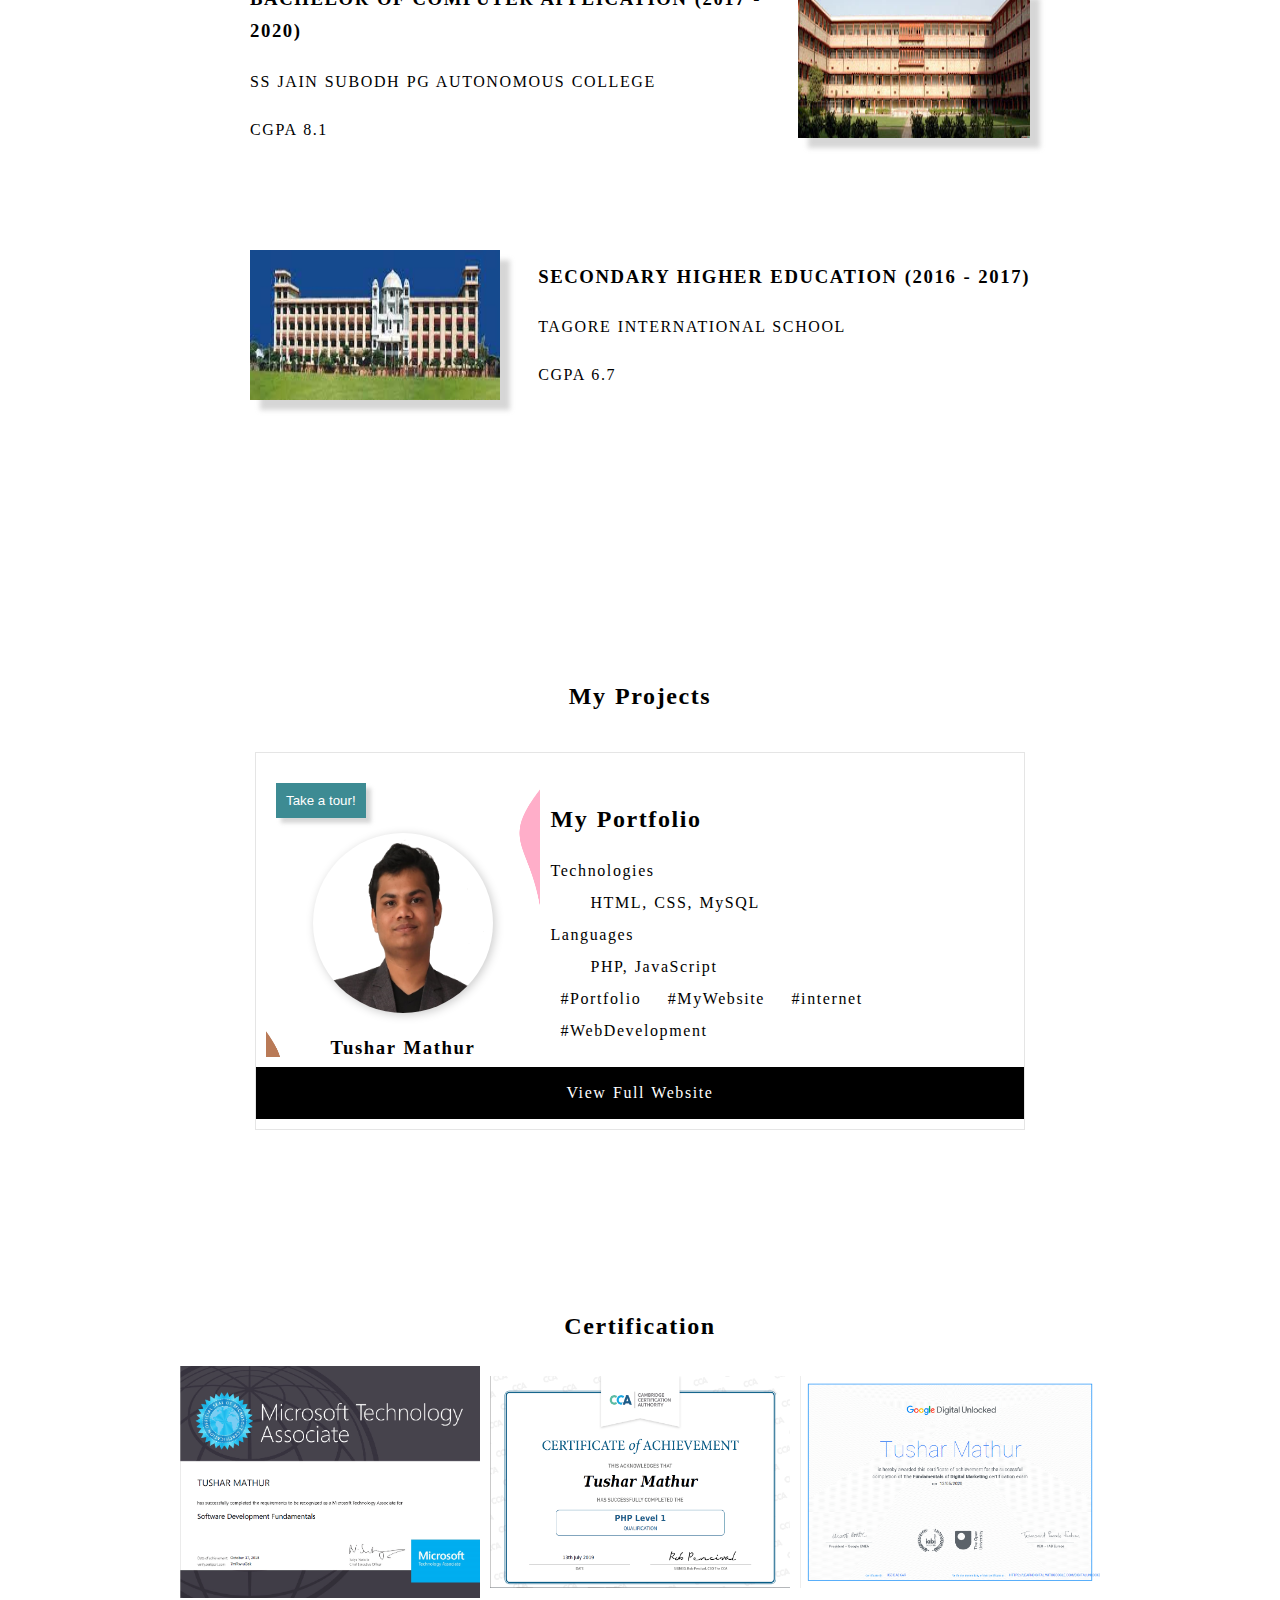
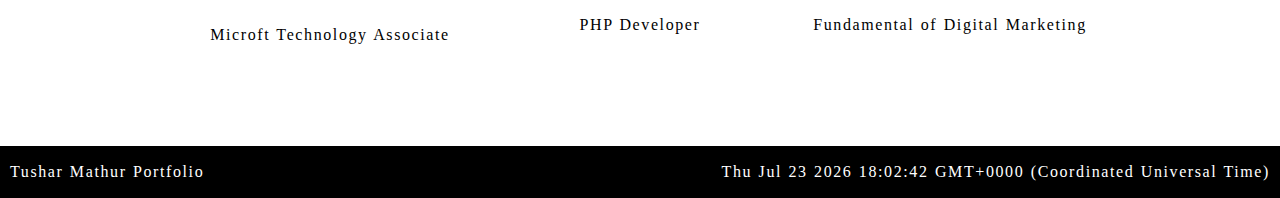
==== commit 5ffe401f: "updates css" ====
--- a/portfolio/index.html
+++ b/portfolio/index.html
@@ -184,7 +184,7 @@
     <div id="certBox">
         <div class="certInnerBox">            
             <div class="certImg">
-            <img src="image/mta.png" alt="Microsoft Technology Asscociate">
+            <img src="image/mta.PNG" alt="Microsoft Technology Asscociate Certificate">
             </div>
             <p>Microft Technology Associate</p>
          </div>
@@ -192,14 +192,14 @@
          <div class="certInnerBox">
             
             <div class="certImg">
-            <img src="image/php.png" alt="PHP Certificate">
+            <img src="image/php.PNG" alt="PHP Certificate">
             </div>
             <p>PHP Developer</p>
          </div>
 
          <div class="certInnerBox">
             <div class="certImg">
-            <img src="image/gdg.png" alt="Microsoft Technology Asscociate">
+            <img src="image/gdg.PNG" alt="Fundamental of Digital Marketing Certificate">
             </div>
             <p>Fundamental of Digital Marketing </p>
          </div>
@@ -254,4 +254,4 @@
     </script>
 
 </body>
-</html>+</html>
